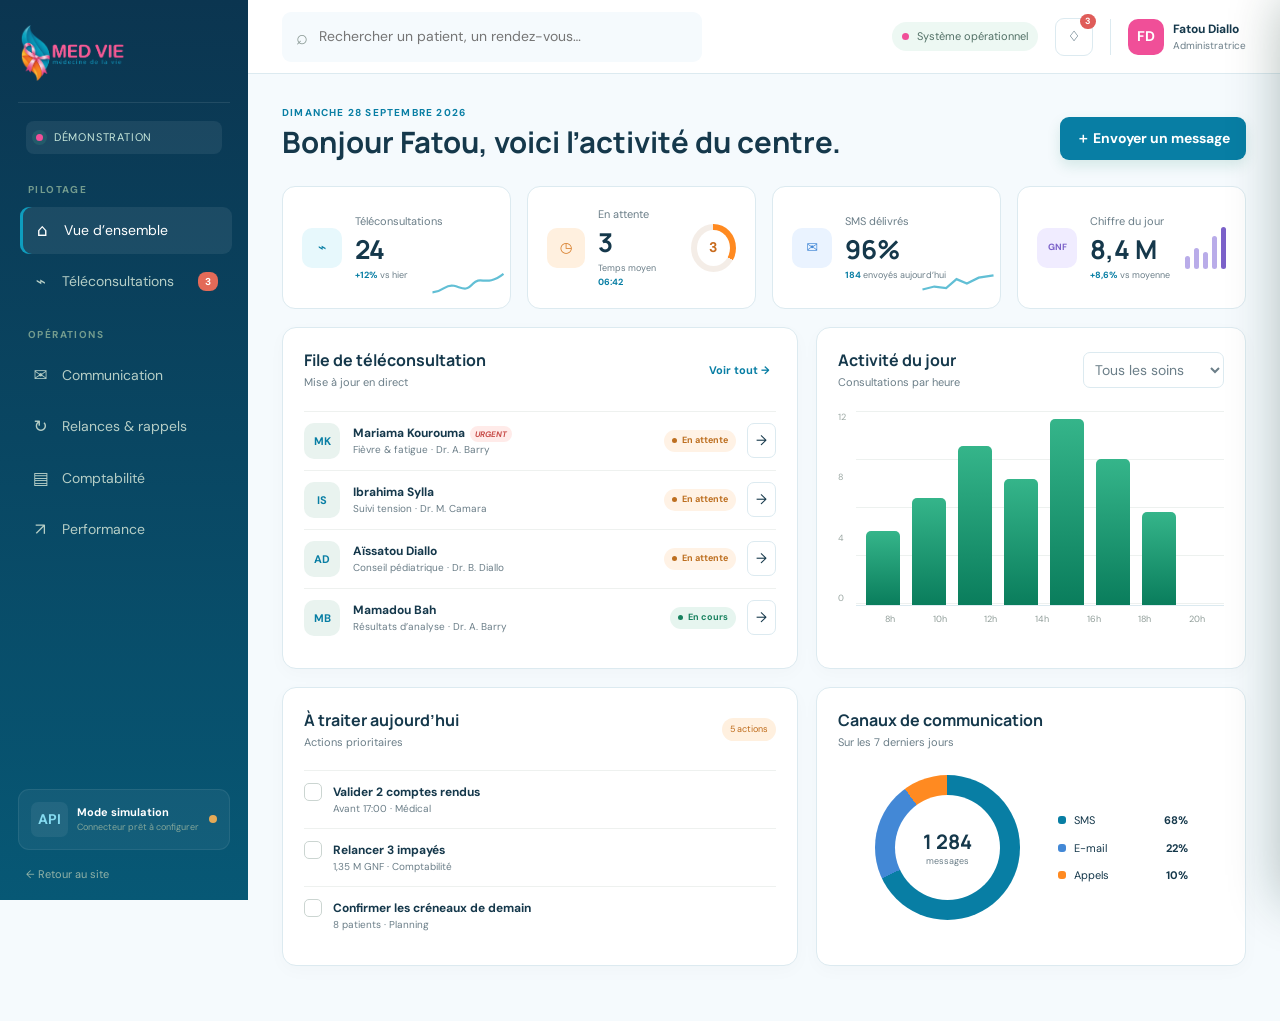
==== admin.html @ 4c969f8e "Migration complète vers Clinique Medvie Refonte multipage, identité Medvie, page Medvitale interacti" ====
<!doctype html>
<html lang="fr">
<head>
  <meta charset="utf-8">
  <meta name="viewport" content="width=device-width,initial-scale=1">
  <meta name="theme-color" content="#073d32">
  <meta name="description" content="Démonstration du centre de pilotage Clinique Medvie.">
  <title>Administration — Clinique Medvie</title>
  <link rel="stylesheet" href="admin.css">
</head>
<body>
  <a class="skip" href="#adminMain">Aller au contenu</a>
  <aside class="admin-side" id="adminSide">
    <a class="admin-brand" href="index.html" aria-label="Retour au site Clinique Medvie">
      <span><img src="logo.png" alt="" width="45" height="45"></span>
      <strong>MEDVIE<small>CLINIQUE</small></strong>
    </a>
    <div class="demo-label"><i></i> Démonstration</div>
    <nav aria-label="Navigation d’administration">
      <p>Pilotage</p>
      <button class="active" data-admin-view="overview"><i>⌂</i><span>Vue d’ensemble</span></button>
      <button data-admin-view="teleconsult"><i>⌁</i><span>Téléconsultations</span><b id="waitingBadge">3</b></button>
      <p>Opérations</p>
      <button data-admin-view="communication"><i>✉</i><span>Communication</span></button>
      <button data-admin-view="reminders"><i>↻</i><span>Relances & rappels</span></button>
      <button data-admin-view="accounting"><i>▤</i><span>Comptabilité</span></button>
      <button data-admin-view="performance"><i>↗</i><span>Performance</span></button>
    </nav>
    <div class="api-card"><span>API</span><div><strong>Mode simulation</strong><small>Connecteur prêt à configurer</small></div><i></i></div>
    <a class="back-site" href="index.html">← Retour au site</a>
  </aside>

  <main class="admin-main" id="adminMain">
    <header class="admin-topbar">
      <button class="menu-admin" aria-label="Ouvrir le menu" aria-expanded="false">☰</button>
      <label class="global-search"><span>⌕</span><input type="search" placeholder="Rechercher un patient, un rendez-vous…" aria-label="Rechercher"></label>
      <div class="top-actions"><span class="live-status"><i></i> Système opérationnel</span><button class="icon-button" aria-label="Notifications">♢<b>3</b></button><div class="admin-user"><span>FD</span><div><strong>Fatou Diallo</strong><small>Administratrice</small></div></div></div>
    </header>

    <div class="admin-content">
      <section class="admin-panel active" data-admin-panel="overview">
        <div class="page-head"><div><p>Dimanche 28 septembre 2026</p><h1>Bonjour Fatou, voici l’activité du centre.</h1></div><button class="primary" data-compose>＋ Envoyer un message</button></div>
        <div class="kpi-grid">
          <article><span class="kpi-icon green">⌁</span><div><small>Téléconsultations</small><strong>24</strong><em><b>+12%</b> vs hier</em></div><svg viewBox="0 0 100 34" aria-hidden="true"><path d="M2 29C18 28 19 17 31 20S47 28 57 17 75 22 98 4"/></svg></article>
          <article><span class="kpi-icon orange">◷</span><div><small>En attente</small><strong id="overviewWaiting">3</strong><em>Temps moyen <b>06:42</b></em></div><div class="mini-ring"><b>3</b></div></article>
          <article><span class="kpi-icon blue">✉</span><div><small>SMS délivrés</small><strong id="smsDelivered">96%</strong><em><b>184</b> envoyés aujourd’hui</em></div><svg viewBox="0 0 100 34" aria-hidden="true"><path d="M2 25L18 21 34 23 48 11 62 17 78 9 98 6"/></svg></article>
          <article><span class="kpi-icon purple">GNF</span><div><small>Chiffre du jour</small><strong>8,4 M</strong><em><b>+8,6%</b> vs moyenne</em></div><div class="money-bars"><i></i><i></i><i></i><i></i><i></i></div></article>
        </div>

        <div class="overview-layout">
          <article class="card live-queue"><div class="card-head"><div><h2>File de téléconsultation</h2><p>Mise à jour en direct</p></div><button class="text-button" data-jump="teleconsult">Voir tout →</button></div><div id="overviewQueue"></div></article>
          <article class="card day-activity"><div class="card-head"><div><h2>Activité du jour</h2><p>Consultations par heure</p></div><select aria-label="Type d’activité"><option>Tous les soins</option><option>Téléconsultation</option></select></div><div class="chart-wrap"><div class="chart-y"><span>12</span><span>8</span><span>4</span><span>0</span></div><div class="bar-chart" aria-label="Graphique d’activité"><i style="--h:38%"><b>3</b></i><i style="--h:55%"><b>5</b></i><i style="--h:82%"><b>9</b></i><i style="--h:65%"><b>7</b></i><i style="--h:96%"><b>11</b></i><i style="--h:75%"><b>8</b></i><i style="--h:48%"><b>4</b></i></div></div><div class="chart-labels"><span>8h</span><span>10h</span><span>12h</span><span>14h</span><span>16h</span><span>18h</span><span>20h</span></div></article>
          <article class="card tasks-card"><div class="card-head"><div><h2>À traiter aujourd’hui</h2><p>Actions prioritaires</p></div><span class="pill-orange">5 actions</span></div><label><input type="checkbox"><i></i><span><strong>Valider 2 comptes rendus</strong><small>Avant 17:00 · Médical</small></span></label><label><input type="checkbox"><i></i><span><strong>Relancer 3 impayés</strong><small>1,35 M GNF · Comptabilité</small></span></label><label><input type="checkbox"><i></i><span><strong>Confirmer les créneaux de demain</strong><small>8 patients · Planning</small></span></label></article>
          <article class="card channel-card"><div class="card-head"><div><h2>Canaux de communication</h2><p>Sur les 7 derniers jours</p></div></div><div class="channel-body"><div class="donut"><span><strong>1 284</strong><small>messages</small></span></div><div class="legend"><p><i class="sms"></i><span>SMS</span><strong>68%</strong></p><p><i class="mail"></i><span>E-mail</span><strong>22%</strong></p><p><i class="call"></i><span>Appels</span><strong>10%</strong></p></div></div></article>
        </div>
      </section>

      <section class="admin-panel" data-admin-panel="teleconsult">
        <div class="page-head"><div><p>Centre de contrôle</p><h1>Téléconsultations</h1><span>Supervisez les patients, les médecins et les salles vidéo.</span></div><button class="primary" id="addUrgent">＋ Ajouter une urgence</button></div>
        <div class="tele-summary"><article><small>En attente</small><strong id="waitingCount">3</strong><span class="up">+1 depuis 10 min</span></article><article><small>En consultation</small><strong id="activeCount">2</strong><span>4 salles disponibles</span></article><article><small>Terminées aujourd’hui</small><strong id="doneCount">19</strong><span class="up">92% à l’heure</span></article><article><small>Temps d’attente moyen</small><strong>06:42</strong><span class="down">−1:18 cette semaine</span></article></div>
        <article class="card queue-table-card"><div class="table-toolbar"><div class="filter-tabs"><button class="active" data-queue-filter="all">Toutes <b id="allCount">6</b></button><button data-queue-filter="waiting">En attente</button><button data-queue-filter="active">En cours</button><button data-queue-filter="done">Terminées</button></div><label><span>⌕</span><input id="queueSearch" type="search" placeholder="Rechercher…"></label></div><div class="table-scroll"><table><thead><tr><th>Patient</th><th>Motif</th><th>Praticien</th><th>Heure</th><th>Statut</th><th></th></tr></thead><tbody id="queueTable"></tbody></table></div></article>
      </section>

      <section class="admin-panel" data-admin-panel="communication">
        <div class="page-head"><div><p>Relation patient</p><h1>Communication</h1><span>Centralisez les messages et gardez une trace de chaque échange.</span></div><button class="primary" data-compose>✉ Nouveau SMS</button></div>
        <div class="comm-metrics"><article><span>✉</span><div><strong id="sentTotal">1 284</strong><small>messages ce mois</small></div></article><article><span>✓</span><div><strong>96,4%</strong><small>taux de délivrance</small></div></article><article><span>↗</span><div><strong>31%</strong><small>taux de réponse</small></div></article><article><span>GNF</span><div><strong>185 200</strong><small>budget SMS estimé</small></div></article></div>
        <div class="comm-layout"><article class="card"><div class="card-head"><div><h2>Messages récents</h2><p>Historique multicanal</p></div><div class="segmented"><button class="active">Tous</button><button>SMS</button><button>E-mail</button></div></div><div id="messageLog" class="message-log"></div></article><article class="card templates"><div class="card-head"><div><h2>Modèles rapides</h2><p>Prêts à personnaliser</p></div></div><button data-template="reminder"><i>◷</i><span><strong>Rappel de rendez-vous</strong><small>Utilisé 86 fois</small></span><b>→</b></button><button data-template="followup"><i>↻</i><span><strong>Suivi après consultation</strong><small>Utilisé 54 fois</small></span><b>→</b></button><button data-template="results"><i>▤</i><span><strong>Résultats disponibles</strong><small>Utilisé 41 fois</small></span><b>→</b></button><button data-template="payment"><i>GNF</i><span><strong>Rappel de paiement</strong><small>Utilisé 19 fois</small></span><b>→</b></button></article></div>
      </section>

      <section class="admin-panel" data-admin-panel="reminders">
        <div class="page-head"><div><p>Automatisation</p><h1>Relances & rappels</h1><span>Réduisez les absences grâce à des scénarios automatiques.</span></div><button class="primary" id="runReminders">▶ Lancer les rappels</button></div>
        <div class="automation-banner"><span>✦</span><div><strong>18 rendez-vous sont prévus demain</strong><p>16 patients ont un numéro valide · 2 dossiers sont à vérifier.</p></div><button data-jump="communication">Préparer un message →</button></div>
        <div class="rules-grid"><article class="card rule" data-rule="j1"><div class="rule-top"><span class="rule-icon">J−1</span><label class="switch"><input type="checkbox" checked><i></i></label></div><h2>Rappel la veille</h2><p>Envoyer un SMS 24 heures avant le rendez-vous.</p><div><span>Canal <b>SMS</b></span><span>Audience <b>Tous</b></span></div><small>Dernier envoi : aujourd’hui, 09:00</small></article><article class="card rule" data-rule="h2"><div class="rule-top"><span class="rule-icon">H−2</span><label class="switch"><input type="checkbox" checked><i></i></label></div><h2>Lien de téléconsultation</h2><p>Envoyer l’accès sécurisé 2 heures avant le créneau.</p><div><span>Canal <b>SMS + e-mail</b></span><span>Audience <b>Vidéo</b></span></div><small>Prochain envoi : 14:30 · 4 patients</small></article><article class="card rule" data-rule="d2"><div class="rule-top"><span class="rule-icon">J+2</span><label class="switch"><input type="checkbox" checked><i></i></label></div><h2>Suivi post-consultation</h2><p>Demander des nouvelles et proposer une évaluation.</p><div><span>Canal <b>SMS</b></span><span>Audience <b>Consultés</b></span></div><small>12 réponses cette semaine</small></article><article class="card rule" data-rule="unpaid"><div class="rule-top"><span class="rule-icon">J+7</span><label class="switch"><input type="checkbox"><i></i></label></div><h2>Relance des impayés</h2><p>Rappeler les factures restées sans règlement.</p><div><span>Canal <b>SMS</b></span><span>Audience <b>Impayés</b></span></div><small>Désactivé · activation manuelle</small></article></div>
        <article class="card schedule-card"><div class="card-head"><div><h2>Prochains envois</h2><p>Plan d’exécution automatique</p></div></div><div class="schedule-row"><time>14:30</time><i class="blue-dot"></i><span><strong>4 liens de téléconsultation</strong><small>Patients prévus à 16:30</small></span><b>SMS + e-mail</b></div><div class="schedule-row"><time>18:00</time><i class="green-dot"></i><span><strong>18 rappels pour demain</strong><small>Rendez-vous du lundi 29 septembre</small></span><b>SMS</b></div><div class="schedule-row"><time>Demain<br>09:00</time><i class="orange-dot"></i><span><strong>6 suivis post-consultation</strong><small>Consultations du vendredi</small></span><b>SMS</b></div></article>
      </section>

      <section class="admin-panel" data-admin-panel="accounting">
        <div class="page-head"><div><p>Suivi financier</p><h1>Comptabilité</h1><span>Visualisez les encaissements et les paiements à relancer.</span></div><button class="primary" id="exportAccounting">↓ Exporter le rapport</button></div>
        <div class="finance-kpis"><article><small>Encaissé ce mois</small><strong>84,6 M <em>GNF</em></strong><span>+8,6% vs août</span></article><article><small>À encaisser</small><strong id="unpaidAmount">5,85 M <em>GNF</em></strong><span class="warning">7 factures ouvertes</span></article><article><small>Téléconsultations</small><strong>21,4 M <em>GNF</em></strong><span>25,3% du chiffre</span></article><article><small>Panier moyen</small><strong>312 000 <em>GNF</em></strong><span>+14 000 GNF</span></article></div>
        <div class="finance-layout"><article class="card finance-chart"><div class="card-head"><div><h2>Encaissements</h2><p>Six derniers mois</p></div><select><option>Mensuel</option><option>Hebdomadaire</option></select></div><div class="finance-bars"><div><i style="--h:62%"></i><span>Avr.</span></div><div><i style="--h:72%"></i><span>Mai</span></div><div><i style="--h:67%"></i><span>Juin</span></div><div><i style="--h:80%"></i><span>Juil.</span></div><div><i style="--h:76%"></i><span>Août</span></div><div><i class="current" style="--h:94%"><b>84,6 M</b></i><span>Sept.</span></div></div></article><article class="card payment-split"><div class="card-head"><div><h2>Modes de paiement</h2><p>Ce mois</p></div></div><div class="payment-donut"><span><strong>84,6 M</strong><small>GNF</small></span></div><div class="legend"><p><i class="mobile"></i><span>Mobile Money</span><strong>48%</strong></p><p><i class="cash"></i><span>Espèces</span><strong>32%</strong></p><p><i class="insurance"></i><span>Assurances</span><strong>20%</strong></p></div></article></div>
        <article class="card invoice-card"><div class="card-head"><div><h2>Dernières factures</h2><p>Cliquez sur une facture ouverte pour simuler son règlement</p></div></div><div class="table-scroll"><table><thead><tr><th>Facture</th><th>Patient</th><th>Service</th><th>Date</th><th>Montant</th><th>Statut</th></tr></thead><tbody id="invoiceTable"></tbody></table></div></article>
      </section>

      <section class="admin-panel" data-admin-panel="performance">
        <div class="page-head"><div><p>Qualité & pilotage</p><h1>Performance</h1><span>Suivez la qualité de service et la charge des équipes.</span></div><div class="range-picker"><button data-range="7">7 jours</button><button class="active" data-range="30">30 jours</button><button data-range="90">3 mois</button></div></div>
        <div class="score-grid"><article><div class="score-ring"><span><strong id="satisfactionScore">94</strong><small>%</small></span></div><div><small>Satisfaction patient</small><strong>Excellent</strong><span>+2,1 pts</span></div></article><article><span class="score-symbol">◷</span><div><small>Attente moyenne</small><strong id="waitScore">08:24</strong><span>−12% ce mois</span></div></article><article><span class="score-symbol">✓</span><div><small>Rendez-vous honorés</small><strong id="showScore">91,8%</strong><span>+3,4 pts</span></div></article><article><span class="score-symbol">⌁</span><div><small>Succès vidéo</small><strong id="videoScore">98,2%</strong><span>+0,8 pt</span></div></article></div>
        <div class="performance-layout"><article class="card satisfaction"><div class="card-head"><div><h2>Évolution de la satisfaction</h2><p>Score moyen après consultation</p></div><span><i></i> Score patient</span></div><svg viewBox="0 0 640 230" role="img" aria-label="Courbe de satisfaction"><defs><linearGradient id="area" x1="0" y1="0" x2="0" y2="1"><stop offset="0" stop-color="#0f9b72" stop-opacity=".25"/><stop offset="1" stop-color="#0f9b72" stop-opacity="0"/></linearGradient></defs><path class="grid" d="M40 30H620M40 80H620M40 130H620M40 180H620"/><path class="area" d="M40 170C90 158 112 130 160 138S230 117 280 105 350 116 400 82 478 95 525 62 580 58 620 40V205H40Z"/><path class="line" d="M40 170C90 158 112 130 160 138S230 117 280 105 350 116 400 82 478 95 525 62 580 58 620 40"/><circle cx="620" cy="40" r="6"/></svg><div class="axis"><span>1 sept.</span><span>8 sept.</span><span>15 sept.</span><span>22 sept.</span><span>28 sept.</span></div></article><article class="card goal-card"><div class="card-head"><div><h2>Objectifs du mois</h2><p>Progression au 28 septembre</p></div></div><div class="goal"><p><span>Satisfaction patient</span><strong>94 / 95%</strong></p><i><b style="width:94%"></b></i></div><div class="goal"><p><span>Temps d’attente &lt; 10 min</span><strong>88%</strong></p><i><b style="width:88%"></b></i></div><div class="goal"><p><span>Taux de délivrance SMS</span><strong>96 / 98%</strong></p><i><b style="width:96%"></b></i></div><div class="goal"><p><span>Dossiers clôturés sous 24h</span><strong>79%</strong></p><i><b class="orange" style="width:79%"></b></i></div></article></div>
        <article class="card practitioners"><div class="card-head"><div><h2>Activité des praticiens</h2><p>Données fictives de démonstration</p></div></div><div class="practitioner-head"><span>Praticien</span><span>Consultations</span><span>À l’heure</span><span>Satisfaction</span><span>Charge</span></div><div class="practitioner"><div><i>AB</i><span><strong>Dr. A. Barry</strong><small>Médecine générale</small></span></div><b>86</b><b>94%</b><b>4,8 / 5</b><span class="load"><i style="width:82%"></i></span></div><div class="practitioner"><div><i>MC</i><span><strong>Dr. M. Camara</strong><small>Cardiologie</small></span></div><b>62</b><b>91%</b><b>4,9 / 5</b><span class="load"><i style="width:68%"></i></span></div><div class="practitioner"><div><i>BD</i><span><strong>Dr. B. Diallo</strong><small>Pédiatrie</small></span></div><b>74</b><b>96%</b><b>4,7 / 5</b><span class="load"><i style="width:75%"></i></span></div></article>
      </section>
    </div>
  </main>

  <div class="drawer-backdrop" id="drawerBackdrop" hidden></div>
  <aside class="consult-drawer" id="consultDrawer" aria-label="Détail de la téléconsultation" aria-hidden="true"><button class="drawer-close" aria-label="Fermer">×</button><div id="drawerContent"></div></aside>
  <div class="modal" id="smsModal" hidden><button class="modal-backdrop" aria-label="Fermer"></button><section class="sms-compose" role="dialog" aria-modal="true" aria-labelledby="smsTitle"><header><div><p>Communication patient</p><h2 id="smsTitle">Envoyer un SMS</h2></div><button class="modal-close" aria-label="Fermer">×</button></header><form id="smsForm"><label>Destinataires<select id="smsRecipients" required><option value="patient">Un patient</option><option value="tomorrow">Rendez-vous de demain (18)</option><option value="video">Téléconsultations du jour (24)</option><option value="unpaid">Factures à relancer (7)</option></select></label><label id="patientField">Patient<input id="smsPatient" value="Mariama Kourouma" required></label><label>Modèle<select id="smsTemplate"><option value="custom">Message personnalisé</option><option value="reminder">Rappel de rendez-vous</option><option value="followup">Suivi après consultation</option><option value="results">Résultats disponibles</option><option value="payment">Rappel de paiement</option></select></label><label>Message<textarea id="smsText" maxlength="320" rows="6" required placeholder="Écrivez votre message…"></textarea><small><span id="smsChars">0</span>/320 caractères · <b id="smsParts">1 SMS</b></small></label><div class="phone-preview"><i>CLINIQUE MEDVIE</i><p id="smsPreview">Votre message apparaîtra ici.</p><small>Maintenant</small></div><footer><button type="button" class="secondary modal-close">Annuler</button><button type="submit" class="primary">Envoyer le SMS →</button></footer></form></section></div>
  <div class="toast" id="adminToast" role="status" aria-live="polite"><span>✓</span><p></p></div>
  <script src="admin.js"></script>
</body>
</html>
---- admin.css ----
@import url('https://fonts.googleapis.com/css2?family=DM+Sans:wght@400;500;600;700&family=Manrope:wght@500;600;700;800&display=swap');
:root{--ink:#15384b;--muted:#6b7e88;--line:#dceaf0;--bg:#f5fafd;--card:#fff;--green:#087ea4;--green2:#0e9dbf;--deep:#0b3550;--mint:#e7f8fc;--orange:#ff8a21;--orange-bg:#fff0df;--blue:#4388d6;--blue-bg:#eaf3ff;--purple:#7b61c9;--danger:#df5c59;--shadow:0 14px 35px rgba(21,54,44,.07)}
*{box-sizing:border-box}html{scroll-behavior:smooth}body{margin:0;background:var(--bg);color:var(--ink);font:14px/1.5 'DM Sans',system-ui,sans-serif}button,input,select,textarea{font:inherit}button,a{color:inherit}.skip{position:fixed;left:12px;top:-60px;z-index:99;background:#fff;padding:10px 15px;border-radius:8px}.skip:focus{top:12px}.admin-side{position:fixed;inset:0 auto 0 0;width:248px;background:var(--deep);color:#fff;padding:24px 18px 18px;display:flex;flex-direction:column;z-index:20}.admin-brand{display:flex;gap:11px;align-items:center;text-decoration:none;padding:0 8px 20px;border-bottom:1px solid #ffffff18}.admin-brand>span{width:45px;height:45px;border-radius:13px;background:#fff;overflow:hidden;display:grid;place-items:center}.admin-brand img{width:100%;height:100%;object-fit:contain}.admin-brand strong{font:800 20px/1 Manrope}.admin-brand small{display:block;font-size:8px;letter-spacing:2.1px;margin-top:5px}.demo-label{margin:18px 8px 11px;padding:8px 10px;border-radius:8px;background:#ffffff12;color:#c8e8dc;font-size:11px;text-transform:uppercase;letter-spacing:.8px}.demo-label i{display:inline-block;width:7px;height:7px;background:#55d69e;border-radius:50%;margin-right:7px;box-shadow:0 0 0 4px #55d69e20}.admin-side nav{display:flex;flex-direction:column;gap:4px}.admin-side nav p{margin:17px 10px 6px;color:#749c8e;font-size:10px;font-weight:700;text-transform:uppercase;letter-spacing:1.4px}.admin-side nav button{border:0;background:transparent;color:#b6cec6;display:flex;align-items:center;gap:11px;padding:11px 12px;border-radius:9px;text-align:left;cursor:pointer;transition:.2s}.admin-side nav button i{font-style:normal;font-size:17px;width:21px;text-align:center}.admin-side nav button span{flex:1}.admin-side nav button b{font-size:10px;background:#e36a58;color:#fff;border-radius:8px;min-width:20px;padding:2px 5px;text-align:center}.admin-side nav button:hover,.admin-side nav button.active{background:#ffffff13;color:#fff;transform:translateX(2px)}.admin-side nav button.active{box-shadow:inset 3px 0 var(--green2)}.api-card{margin-top:auto;background:#ffffff0d;border:1px solid #ffffff12;border-radius:11px;padding:12px;display:flex;gap:9px;align-items:center}.api-card>span{background:#ffffff10;color:#81d5b7;border-radius:7px;padding:7px;font-weight:700}.api-card div{min-width:0;flex:1}.api-card strong,.api-card small{display:block}.api-card strong{font-size:11px}.api-card small{font-size:9px;color:#83a69a;white-space:nowrap}.api-card>i{width:8px;height:8px;background:#e5aa57;border-radius:50%}.back-site{font-size:11px;color:#92b2a7;text-decoration:none;padding:16px 8px 0}.admin-main{margin-left:248px;min-height:100vh}.admin-topbar{height:74px;background:#fff;border-bottom:1px solid var(--line);display:flex;align-items:center;padding:0 34px;position:sticky;top:0;z-index:15}.menu-admin{display:none}.global-search{width:min(420px,40vw);display:flex;gap:9px;align-items:center;background:var(--bg);border:1px solid transparent;border-radius:9px;padding:9px 13px}.global-search:focus-within{border-color:#9ac9b8;background:#fff}.global-search span{font-size:20px;color:#8b9a95}.global-search input{border:0;outline:0;background:transparent;width:100%;color:var(--ink)}.top-actions{margin-left:auto;display:flex;align-items:center;gap:17px}.live-status{font-size:11px;color:#527066;background:#edf8f3;border-radius:20px;padding:6px 10px}.live-status i{display:inline-block;width:7px;height:7px;background:#27ad76;border-radius:50%;margin-right:5px;animation:pulse 2s infinite}.icon-button{border:1px solid var(--line);background:#fff;border-radius:9px;width:38px;height:38px;position:relative;cursor:pointer}.icon-button b{position:absolute;right:-4px;top:-5px;background:#df5c59;color:#fff;border-radius:10px;font-size:9px;padding:1px 5px}.admin-user{display:flex;align-items:center;gap:9px;border-left:1px solid var(--line);padding-left:17px}.admin-user>span{width:36px;height:36px;background:var(--deep);color:#fff;border-radius:10px;display:grid;place-items:center;font-weight:700}.admin-user strong,.admin-user small{display:block}.admin-user strong{font-size:12px}.admin-user small{font-size:10px;color:var(--muted)}.admin-content{padding:31px 34px 55px;max-width:1600px;margin:auto}.admin-panel{display:none;animation:panelIn .35s ease}.admin-panel.active{display:block}.page-head{display:flex;align-items:flex-end;justify-content:space-between;gap:20px;margin-bottom:26px}.page-head p{margin:0 0 6px;text-transform:uppercase;letter-spacing:1.2px;color:var(--green);font-size:10px;font-weight:700}.page-head h1{font:700 clamp(25px,2.3vw,34px)/1.15 Manrope;margin:0}.page-head>div>span{display:block;color:var(--muted);margin-top:7px}.primary,.secondary{border:0;border-radius:9px;padding:11px 16px;font-weight:700;cursor:pointer;transition:.2s}.primary{background:var(--green);color:#fff;box-shadow:0 6px 14px #08785822}.primary:hover{background:#056447;transform:translateY(-1px)}.primary:disabled{opacity:.55;cursor:not-allowed}.secondary{border:1px solid var(--line);background:#fff}.card{background:#fff;border:1px solid var(--line);border-radius:14px;box-shadow:0 5px 18px rgba(22,55,45,.025)}.card-head{display:flex;align-items:center;justify-content:space-between;gap:14px;margin-bottom:20px}.card-head h2{font:700 16px Manrope;margin:0}.card-head p{margin:3px 0 0;color:var(--muted);font-size:11px}.card-head select{border:1px solid var(--line);background:#fff;border-radius:7px;padding:7px;color:var(--muted)}.text-button{border:0;background:none;color:var(--green);font-weight:700;font-size:11px;cursor:pointer}.kpi-grid{display:grid;grid-template-columns:repeat(4,1fr);gap:16px;margin-bottom:18px}.kpi-grid article{background:#fff;border:1px solid var(--line);border-radius:13px;padding:19px;display:flex;align-items:center;gap:13px;min-height:116px;position:relative;overflow:hidden}.kpi-icon{width:40px;height:40px;border-radius:10px;display:grid;place-items:center;font-weight:700;font-style:normal}.kpi-icon.green{background:var(--mint);color:var(--green)}.kpi-icon.orange{background:var(--orange-bg);color:#d67a25}.kpi-icon.blue{background:var(--blue-bg);color:var(--blue)}.kpi-icon.purple{background:#f0ecff;color:var(--purple);font-size:9px}.kpi-grid article>div:not(.mini-ring):not(.money-bars){position:relative;z-index:1}.kpi-grid small,.kpi-grid strong,.kpi-grid em{display:block}.kpi-grid small{color:var(--muted);font-size:11px}.kpi-grid strong{font:700 26px Manrope;margin:2px 0}.kpi-grid em{font-style:normal;color:var(--muted);font-size:9px}.kpi-grid em b{color:var(--green)}.kpi-grid svg{width:74px;position:absolute;right:5px;bottom:12px;opacity:.65}.kpi-grid svg path{fill:none;stroke:var(--green2);stroke-width:3}.mini-ring{margin-left:auto;width:48px;height:48px;border-radius:50%;display:grid;place-items:center;background:conic-gradient(var(--orange) 34%,#f4ede7 0);position:relative}.mini-ring:before{content:"";position:absolute;inset:6px;border-radius:50%;background:#fff}.mini-ring b{z-index:1;color:#c86b1d}.money-bars{margin-left:auto;height:42px;display:flex;gap:4px;align-items:flex-end}.money-bars i{width:5px;border-radius:4px;background:#b9ace9}.money-bars i:nth-child(1){height:30%}.money-bars i:nth-child(2){height:50%}.money-bars i:nth-child(3){height:40%}.money-bars i:nth-child(4){height:78%}.money-bars i:nth-child(5){height:100%;background:var(--purple)}.overview-layout{display:grid;grid-template-columns:1.2fr 1fr;gap:18px}.overview-layout>.card{padding:21px}.queue-item{display:grid;grid-template-columns:38px 1fr auto auto;gap:11px;align-items:center;padding:11px 0;border-top:1px solid #eef1ef}.queue-item .avatar,.patient-cell .avatar{width:36px;height:36px;border-radius:10px;background:#e9f3ef;color:var(--green);display:grid;place-items:center;font-weight:700;font-size:11px}.queue-item strong,.queue-item small{display:block}.queue-item strong{font-size:12px}.queue-item small{font-size:10px;color:var(--muted)}.status{display:inline-flex;align-items:center;gap:5px;border-radius:15px;padding:4px 8px;font-size:9px;font-weight:700;white-space:nowrap}.status:before{content:"";width:5px;height:5px;border-radius:50%;background:currentColor}.status.waiting{color:#bd6f20;background:#fff2e5}.status.active{color:#17815e;background:#e6f5ef}.status.done,.status.paid{color:#447bb4;background:#eaf3fb}.status.unpaid{color:#c94c47;background:#feecea}.queue-item button{border:1px solid var(--line);background:#fff;border-radius:7px;padding:6px 8px;cursor:pointer}.chart-wrap{height:195px;display:flex;gap:10px}.chart-y{display:flex;flex-direction:column;justify-content:space-between;color:#9ba7a3;font-size:9px}.bar-chart{flex:1;border-bottom:1px solid var(--line);background:repeating-linear-gradient(to bottom,#edf1ef 0,#edf1ef 1px,transparent 1px,transparent 48px);display:flex;gap:12px;align-items:flex-end;padding:0 10px}.bar-chart i{height:var(--h);flex:1;max-width:34px;border-radius:5px 5px 0 0;background:linear-gradient(#35b58a,#0a7d5c);position:relative;animation:grow 1s ease}.bar-chart i b{opacity:0;position:absolute;top:-21px;left:50%;transform:translateX(-50%);font-size:9px}.bar-chart i:hover b{opacity:1}.chart-labels{margin-left:28px;display:flex;justify-content:space-around;color:#8f9c98;font-size:9px;padding-top:7px}.tasks-card label{display:flex;gap:11px;align-items:flex-start;padding:12px 0;border-top:1px solid #eef1ef;cursor:pointer}.tasks-card input{display:none}.tasks-card label>i{width:18px;height:18px;border:1.5px solid #cbd5d1;border-radius:5px}.tasks-card input:checked+i{background:var(--green);border-color:var(--green);position:relative}.tasks-card input:checked+i:after{content:'✓';position:absolute;color:#fff;left:3px;top:-1px}.tasks-card input:checked~span{text-decoration:line-through;opacity:.5}.tasks-card strong,.tasks-card small{display:block}.tasks-card strong{font-size:12px}.tasks-card small{font-size:10px;color:var(--muted)}.pill-orange{color:#be6b1a;background:var(--orange-bg);border-radius:14px;padding:5px 8px;font-size:9px}.channel-body{display:flex;align-items:center;justify-content:center;gap:38px;padding:5px 0 12px}.donut,.payment-donut{width:145px;height:145px;border-radius:50%;display:grid;place-items:center;background:conic-gradient(var(--green) 0 68%,var(--blue) 68% 90%,var(--orange) 90%);position:relative}.donut:after,.payment-donut:after{content:"";position:absolute;inset:20px;border-radius:50%;background:#fff}.donut span,.payment-donut span{position:relative;z-index:1;text-align:center}.donut strong,.donut small,.payment-donut strong,.payment-donut small{display:block}.donut strong{font:700 20px Manrope}.donut small,.payment-donut small{font-size:9px;color:var(--muted)}.legend p{display:grid;grid-template-columns:8px 1fr auto;gap:8px;align-items:center;margin:11px 0;min-width:130px;font-size:11px}.legend i{width:8px;height:8px;border-radius:3px}.legend .sms{background:var(--green)}.legend .mail{background:var(--blue)}.legend .call{background:var(--orange)}.legend p strong{margin-left:16px}.tele-summary{display:grid;grid-template-columns:repeat(4,1fr);background:#fff;border:1px solid var(--line);border-radius:13px;margin-bottom:18px}.tele-summary article{padding:18px 20px;border-right:1px solid var(--line)}.tele-summary article:last-child{border:0}.tele-summary small,.tele-summary strong,.tele-summary span{display:block}.tele-summary small{color:var(--muted)}.tele-summary strong{font:700 25px Manrope;margin:3px 0}.tele-summary span{font-size:9px;color:var(--muted)}.tele-summary .up{color:#bf6c1e}.tele-summary .down{color:var(--green)}.queue-table-card{overflow:hidden}.table-toolbar{padding:15px 18px;display:flex;justify-content:space-between;align-items:center;border-bottom:1px solid var(--line)}.filter-tabs{display:flex;gap:4px}.filter-tabs button,.segmented button{border:0;background:transparent;border-radius:7px;padding:7px 10px;color:var(--muted);cursor:pointer;font-size:11px}.filter-tabs button.active,.segmented button.active{background:var(--mint);color:var(--green);font-weight:700}.filter-tabs b{font-size:9px;background:#fff;border-radius:8px;padding:2px 5px}.table-toolbar label{display:flex;align-items:center;gap:6px;border:1px solid var(--line);border-radius:8px;padding:7px 10px}.table-toolbar input{border:0;outline:0;width:160px}.table-scroll{overflow:auto}table{border-collapse:collapse;width:100%;min-width:720px}th{text-transform:uppercase;letter-spacing:.8px;font-size:9px;color:#8b9994;background:#fbfcfb;text-align:left;padding:11px 18px}td{padding:13px 18px;border-top:1px solid #eef1ef;font-size:11px}tbody tr{transition:.2s}tbody tr:hover{background:#fafcfb}.patient-cell{display:flex;align-items:center;gap:9px}.patient-cell strong,.patient-cell small{display:block}.patient-cell small{color:var(--muted);font-size:9px}.urgency{display:inline-block;margin-left:5px;color:#c84e4a;background:#ffebe9;font-size:8px;border-radius:8px;padding:2px 5px}.row-action{border:1px solid var(--line);background:#fff;border-radius:7px;padding:6px 9px;cursor:pointer}.comm-metrics{display:grid;grid-template-columns:repeat(4,1fr);gap:14px;margin-bottom:18px}.comm-metrics article{display:flex;align-items:center;gap:12px;background:#fff;border:1px solid var(--line);border-radius:12px;padding:17px}.comm-metrics>article>span{width:37px;height:37px;background:var(--mint);color:var(--green);border-radius:9px;display:grid;place-items:center;font-size:11px;font-weight:700}.comm-metrics strong,.comm-metrics small{display:block}.comm-metrics strong{font:700 20px Manrope}.comm-metrics small{color:var(--muted);font-size:10px}.comm-layout{display:grid;grid-template-columns:1.5fr .8fr;gap:18px}.comm-layout>.card{padding:21px}.message-entry{display:grid;grid-template-columns:38px 1fr auto;gap:11px;align-items:start;border-top:1px solid #edf1ef;padding:14px 0}.message-entry>i{font-style:normal;width:36px;height:36px;border-radius:9px;background:var(--blue-bg);color:var(--blue);display:grid;place-items:center}.message-entry strong,.message-entry small{display:block}.message-entry p{margin:3px 0;color:var(--muted);font-size:11px}.message-entry small,.message-entry time{font-size:9px;color:#8b9994}.message-entry time{text-align:right}.templates>button{width:100%;display:flex;align-items:center;gap:10px;padding:13px 0;border:0;border-top:1px solid #edf1ef;background:#fff;text-align:left;cursor:pointer}.templates button>i{font-style:normal;width:34px;height:34px;border-radius:9px;background:var(--mint);display:grid;place-items:center;color:var(--green);font-size:9px;font-weight:700}.templates button>span{flex:1}.templates strong,.templates small{display:block}.templates strong{font-size:11px}.templates small{font-size:9px;color:var(--muted)}.automation-banner{display:flex;align-items:center;gap:14px;background:linear-gradient(100deg,#073d32,#0b6b51);color:#fff;border-radius:14px;padding:19px 22px;margin-bottom:18px}.automation-banner>span{font-size:24px}.automation-banner div{flex:1}.automation-banner strong{font:700 16px Manrope}.automation-banner p{margin:2px 0;color:#acd1c4;font-size:11px}.automation-banner button{border:1px solid #ffffff30;background:#ffffff10;color:#fff;border-radius:8px;padding:9px 12px;cursor:pointer}.rules-grid{display:grid;grid-template-columns:repeat(4,1fr);gap:15px;margin-bottom:18px}.rule{padding:19px}.rule-top{display:flex;align-items:center;justify-content:space-between}.rule-icon{width:40px;height:40px;background:var(--mint);color:var(--green);display:grid;place-items:center;border-radius:10px;font-weight:700;font-size:11px}.rule h2{font:700 14px Manrope;margin:17px 0 7px}.rule>p{color:var(--muted);font-size:10px;min-height:45px}.rule>div:nth-of-type(2){display:flex;justify-content:space-between;border-top:1px solid #edf1ef;padding-top:12px}.rule>div span{display:block;color:var(--muted);font-size:9px}.rule>div b{display:block;color:var(--ink);margin-top:2px}.rule>small{display:block;color:#899792;font-size:8px;margin-top:14px}.switch input{display:none}.switch i{display:block;width:36px;height:20px;border-radius:20px;background:#cbd4d1;position:relative;cursor:pointer;transition:.2s}.switch i:after{content:"";position:absolute;width:14px;height:14px;background:#fff;border-radius:50%;top:3px;left:3px;transition:.2s;box-shadow:0 1px 3px #0003}.switch input:checked+i{background:var(--green)}.switch input:checked+i:after{left:19px}.schedule-card{padding:21px}.schedule-row{display:grid;grid-template-columns:70px 8px 1fr auto;gap:15px;align-items:center;border-top:1px solid #edf1ef;padding:14px 4px}.schedule-row time{font-weight:700;font-size:11px}.schedule-row>i{width:8px;height:8px;border-radius:50%}.blue-dot{background:var(--blue)}.green-dot{background:var(--green)}.orange-dot{background:var(--orange)}.schedule-row strong,.schedule-row small{display:block}.schedule-row strong{font-size:11px}.schedule-row small{font-size:9px;color:var(--muted)}.schedule-row>b{font-size:9px;color:var(--muted);background:var(--bg);border-radius:9px;padding:5px 8px}.finance-kpis{display:grid;grid-template-columns:repeat(4,1fr);gap:15px;margin-bottom:18px}.finance-kpis article{background:#fff;border:1px solid var(--line);border-radius:13px;padding:19px}.finance-kpis small,.finance-kpis strong,.finance-kpis span{display:block}.finance-kpis small{color:var(--muted)}.finance-kpis strong{font:700 22px Manrope;margin:5px 0}.finance-kpis strong em{font-size:9px;font-style:normal;color:var(--muted)}.finance-kpis span{font-size:9px;color:var(--green)}.finance-kpis span.warning{color:#c86b1d}.finance-layout{display:grid;grid-template-columns:1.5fr .7fr;gap:18px;margin-bottom:18px}.finance-layout>.card{padding:21px}.finance-bars{height:220px;display:flex;align-items:flex-end;justify-content:space-around;gap:16px;background:repeating-linear-gradient(to bottom,#edf1ef 0,#edf1ef 1px,transparent 1px,transparent 54px);border-bottom:1px solid var(--line);padding:0 18px}.finance-bars div{height:100%;flex:1;display:flex;flex-direction:column;justify-content:flex-end;align-items:center;gap:8px}.finance-bars i{height:var(--h);width:58%;max-width:38px;background:#9ed2c0;border-radius:5px 5px 0 0;position:relative;animation:grow 1s ease}.finance-bars .current{background:var(--green)}.finance-bars b{position:absolute;top:-24px;left:50%;transform:translateX(-50%);white-space:nowrap;font-size:8px;background:var(--deep);color:#fff;padding:3px 5px;border-radius:4px}.finance-bars span{font-size:9px;color:var(--muted)}.payment-split{display:grid;grid-template-columns:1fr 1fr;align-items:center}.payment-split .card-head{grid-column:1/-1}.payment-donut{width:120px;height:120px;background:conic-gradient(var(--green) 0 48%,var(--orange) 48% 80%,var(--blue) 80%)}.payment-donut:after{inset:17px}.payment-donut strong{font:700 15px Manrope}.legend .mobile{background:var(--green)}.legend .cash{background:var(--orange)}.legend .insurance{background:var(--blue)}.invoice-card{overflow:hidden}.invoice-card .card-head{padding:19px 20px 0}.range-picker{background:#fff;border:1px solid var(--line);padding:3px;border-radius:9px}.range-picker button{border:0;background:transparent;padding:7px 10px;border-radius:6px;color:var(--muted);font-size:10px;cursor:pointer}.range-picker button.active{background:var(--green);color:#fff}.score-grid{display:grid;grid-template-columns:repeat(4,1fr);gap:15px;margin-bottom:18px}.score-grid article{background:#fff;border:1px solid var(--line);border-radius:13px;padding:17px;display:flex;align-items:center;gap:13px}.score-ring{width:54px;height:54px;border-radius:50%;display:grid;place-items:center;background:conic-gradient(var(--green) 94%,#e7eeeb 0);position:relative}.score-ring:after{content:"";position:absolute;inset:5px;border-radius:50%;background:#fff}.score-ring span{z-index:1}.score-ring strong{font:700 15px Manrope}.score-ring small{font-size:8px}.score-symbol{width:49px;height:49px;border-radius:12px;background:var(--mint);color:var(--green);display:grid;place-items:center;font-size:20px}.score-grid div>small,.score-grid div>strong,.score-grid div>span{display:block}.score-grid div>small{color:var(--muted);font-size:9px}.score-grid div>strong{font:700 19px Manrope;margin:2px 0}.score-grid div>span{color:var(--green);font-size:9px}.performance-layout{display:grid;grid-template-columns:1.45fr .75fr;gap:18px;margin-bottom:18px}.performance-layout>.card{padding:21px}.satisfaction .card-head>span{font-size:9px;color:var(--muted)}.satisfaction .card-head>span i{display:inline-block;width:8px;height:8px;background:var(--green);border-radius:50%;margin-right:4px}.satisfaction svg{width:100%;height:210px}.satisfaction .grid{fill:none;stroke:#eaf0ed;stroke-width:1}.satisfaction .area{fill:url(#area)}.satisfaction .line{fill:none;stroke:var(--green);stroke-width:3}.satisfaction circle{fill:#fff;stroke:var(--green);stroke-width:3}.axis{display:flex;justify-content:space-between;color:var(--muted);font-size:9px;margin:0 10px}.goal{margin:20px 0}.goal p{display:flex;justify-content:space-between;font-size:10px}.goal>i{display:block;height:6px;background:#e9efec;border-radius:5px;overflow:hidden}.goal>i b{display:block;height:100%;background:var(--green);border-radius:5px}.goal>i b.orange{background:var(--orange)}.practitioners{padding:21px}.practitioner-head,.practitioner{display:grid;grid-template-columns:1.4fr repeat(4,.6fr);gap:15px;align-items:center}.practitioner-head{color:var(--muted);font-size:9px;text-transform:uppercase;padding:0 10px 8px}.practitioner{border-top:1px solid #edf1ef;padding:12px 10px;font-size:11px}.practitioner>div{display:flex;align-items:center;gap:9px}.practitioner>div>i{font-style:normal;width:34px;height:34px;border-radius:9px;background:var(--mint);color:var(--green);display:grid;place-items:center;font-weight:700}.practitioner strong,.practitioner small{display:block}.practitioner small{font-size:9px;color:var(--muted)}.load{height:6px;background:#e7eeeb;border-radius:5px;overflow:hidden}.load i{display:block;height:100%;background:var(--green);border-radius:5px}.drawer-backdrop{position:fixed;inset:0;background:#071d18aa;z-index:39}.consult-drawer{position:fixed;right:0;top:0;bottom:0;width:min(440px,100%);background:#fff;z-index:40;box-shadow:-20px 0 50px #082d2450;padding:28px;overflow:auto;transform:translateX(105%);transition:.35s ease}.consult-drawer.open{transform:none}.drawer-close{position:absolute;right:22px;top:18px;border:0;background:var(--bg);border-radius:50%;width:34px;height:34px;font-size:20px;cursor:pointer}.drawer-profile{text-align:center;padding:20px 0;border-bottom:1px solid var(--line)}.drawer-profile>i{font-style:normal;width:60px;height:60px;border-radius:17px;background:var(--mint);color:var(--green);display:grid;place-items:center;margin:auto;font-weight:700;font-size:18px}.drawer-profile h2{font:700 21px Manrope;margin:10px 0 2px}.drawer-profile p{margin:0;color:var(--muted)}.drawer-details{display:grid;grid-template-columns:1fr 1fr;gap:10px;margin:18px 0}.drawer-details div{background:var(--bg);border-radius:9px;padding:11px}.drawer-details small,.drawer-details strong{display:block}.drawer-details small{color:var(--muted);font-size:9px}.drawer-details strong{font-size:11px;margin-top:3px}.drawer-section{border-top:1px solid var(--line);padding:17px 0}.drawer-section h3{font:700 13px Manrope;margin:0 0 8px}.drawer-section p{color:var(--muted);font-size:11px}.drawer-actions{display:flex;gap:9px;position:sticky;bottom:0;background:#fff;padding:13px 0}.drawer-actions button{flex:1}.modal[hidden],.drawer-backdrop[hidden]{display:none}.modal{position:fixed;inset:0;z-index:50;display:grid;place-items:center;padding:18px}.modal-backdrop{position:absolute;inset:0;background:#071d18bb;border:0}.sms-compose{position:relative;background:#fff;width:min(650px,100%);max-height:92vh;overflow:auto;border-radius:18px;box-shadow:0 25px 80px #00150f55;animation:modalIn .3s ease}.sms-compose header{display:flex;justify-content:space-between;align-items:center;padding:20px 24px;border-bottom:1px solid var(--line)}.sms-compose header p{margin:0;color:var(--green);font-size:9px;text-transform:uppercase;letter-spacing:1px}.sms-compose h2{font:700 22px Manrope;margin:2px 0}.modal-close{border:0;background:var(--bg);border-radius:50%;width:34px;height:34px;font-size:20px;cursor:pointer}.sms-compose form{padding:21px 24px;display:grid;grid-template-columns:1fr 1fr;gap:14px}.sms-compose label{display:flex;flex-direction:column;gap:5px;font-weight:600;font-size:10px}.sms-compose select,.sms-compose input,.sms-compose textarea{border:1px solid var(--line);border-radius:8px;padding:10px;outline:0;background:#fff}.sms-compose textarea:focus,.sms-compose select:focus,.sms-compose input:focus{border-color:#81bca7}.sms-compose label:has(textarea){grid-column:1/-1}.sms-compose label small{text-align:right;color:var(--muted);font-weight:400}.phone-preview{grid-column:1/-1;background:#f2f6f4;border-radius:12px;padding:15px}.phone-preview i{font-size:8px;color:var(--muted)}.phone-preview p{display:inline-block;background:#fff;border-radius:11px 11px 11px 2px;padding:10px 13px;margin:7px 0 2px;max-width:85%;font-size:11px}.phone-preview small{display:block;color:var(--muted);font-size:8px}.sms-compose footer{grid-column:1/-1;display:flex;justify-content:flex-end;gap:9px;border-top:1px solid var(--line);padding-top:15px}.toast{position:fixed;right:25px;bottom:25px;z-index:80;background:var(--deep);color:#fff;border-radius:11px;padding:12px 17px;display:flex;gap:10px;align-items:center;box-shadow:var(--shadow);transform:translateY(100px);opacity:0;transition:.3s}.toast.show{transform:none;opacity:1}.toast>span{width:23px;height:23px;background:#26a978;border-radius:50%;display:grid;place-items:center;font-size:11px}.toast p{margin:0;font-size:11px}.menu-admin:focus-visible,button:focus-visible,a:focus-visible,input:focus-visible,select:focus-visible,textarea:focus-visible{outline:3px solid #e8ad51;outline-offset:2px}
@keyframes pulse{50%{box-shadow:0 0 0 5px #27ad7622}}@keyframes panelIn{from{opacity:0;transform:translateY(8px)}}@keyframes grow{from{height:0}}@keyframes modalIn{from{opacity:0;transform:translateY(15px) scale(.98)}}
@media(max-width:1150px){.kpi-grid,.comm-metrics,.finance-kpis,.score-grid{grid-template-columns:repeat(2,1fr)}.rules-grid{grid-template-columns:repeat(2,1fr)}.overview-layout{grid-template-columns:1fr}.payment-split{grid-template-columns:auto 1fr}.practitioner-head,.practitioner{grid-template-columns:1.4fr repeat(3,.6fr)}.practitioner-head span:last-child,.practitioner>.load{display:none}}
@media(max-width:820px){.admin-side{transform:translateX(-105%);transition:.3s;box-shadow:15px 0 40px #001c1555}.admin-side.open{transform:none}.admin-main{margin-left:0}.admin-topbar{padding:0 17px}.menu-admin{display:block;border:0;background:transparent;font-size:21px;margin-right:11px}.global-search{width:auto;flex:1}.live-status,.admin-user div{display:none}.admin-content{padding:23px 17px 45px}.page-head{align-items:flex-start}.tele-summary{grid-template-columns:1fr 1fr}.tele-summary article:nth-child(2){border-right:0}.tele-summary article:nth-child(-n+2){border-bottom:1px solid var(--line)}.comm-layout,.finance-layout,.performance-layout{grid-template-columns:1fr}.drawer-backdrop{display:block}.practitioners{overflow:auto}.practitioner-head,.practitioner{min-width:650px}.sms-compose form{grid-template-columns:1fr}.sms-compose label,.sms-compose label:has(textarea),.phone-preview,.sms-compose footer{grid-column:1}.channel-body{gap:20px}}
@media(max-width:540px){.kpi-grid,.comm-metrics,.finance-kpis,.score-grid,.rules-grid{grid-template-columns:1fr}.page-head{display:block}.page-head>.primary,.page-head>.range-picker{margin-top:15px}.top-actions{gap:8px}.icon-button{display:none}.admin-user{padding-left:0;border:0}.admin-content{padding-inline:12px}.global-search input::placeholder{color:transparent}.tele-summary{grid-template-columns:1fr}.tele-summary article{border-right:0;border-bottom:1px solid var(--line)!important}.table-toolbar{align-items:flex-start;gap:10px;flex-direction:column}.filter-tabs{width:100%;overflow:auto}.overview-layout>.card,.comm-layout>.card,.finance-layout>.card,.performance-layout>.card,.schedule-card,.practitioners{padding:16px}.channel-body,.payment-split{grid-template-columns:1fr;display:flex;flex-direction:column}.automation-banner{align-items:flex-start;flex-wrap:wrap}.automation-banner button{width:100%}.schedule-row{grid-template-columns:55px 7px 1fr}.schedule-row>b{display:none}.range-picker{display:inline-flex}.score-grid article{padding:14px}.sms-compose{border-radius:13px}.sms-compose form{padding:17px}.consult-drawer{padding:22px 18px}.toast{left:12px;right:12px;bottom:12px}.bar-chart{gap:5px}.queue-item{grid-template-columns:34px 1fr auto}.queue-item>.status{display:none}}
@media(prefers-reduced-motion:reduce){*{animation:none!important;transition:none!important;scroll-behavior:auto!important}}

/* Identité Clinique Medvie */
.admin-side{background:linear-gradient(180deg,#0b3550,#075875)}.admin-brand{padding-inline:2px}.admin-brand>span{width:106px;height:58px;border-radius:0;background:transparent;overflow:visible}.admin-brand img{object-fit:contain}.admin-brand>strong{display:none}.primary{background:#087ea4}.primary:hover{background:#066b8b}.demo-label i,.live-status i{background:#f04f98}.api-card>span{color:#86dcf1}.admin-user>span{background:#f04f98}.kpi-icon.green,.score-symbol,.rule-icon,.templates button>i{color:#087ea4}.automation-banner{background:linear-gradient(100deg,#0b3550,#087ea4)}
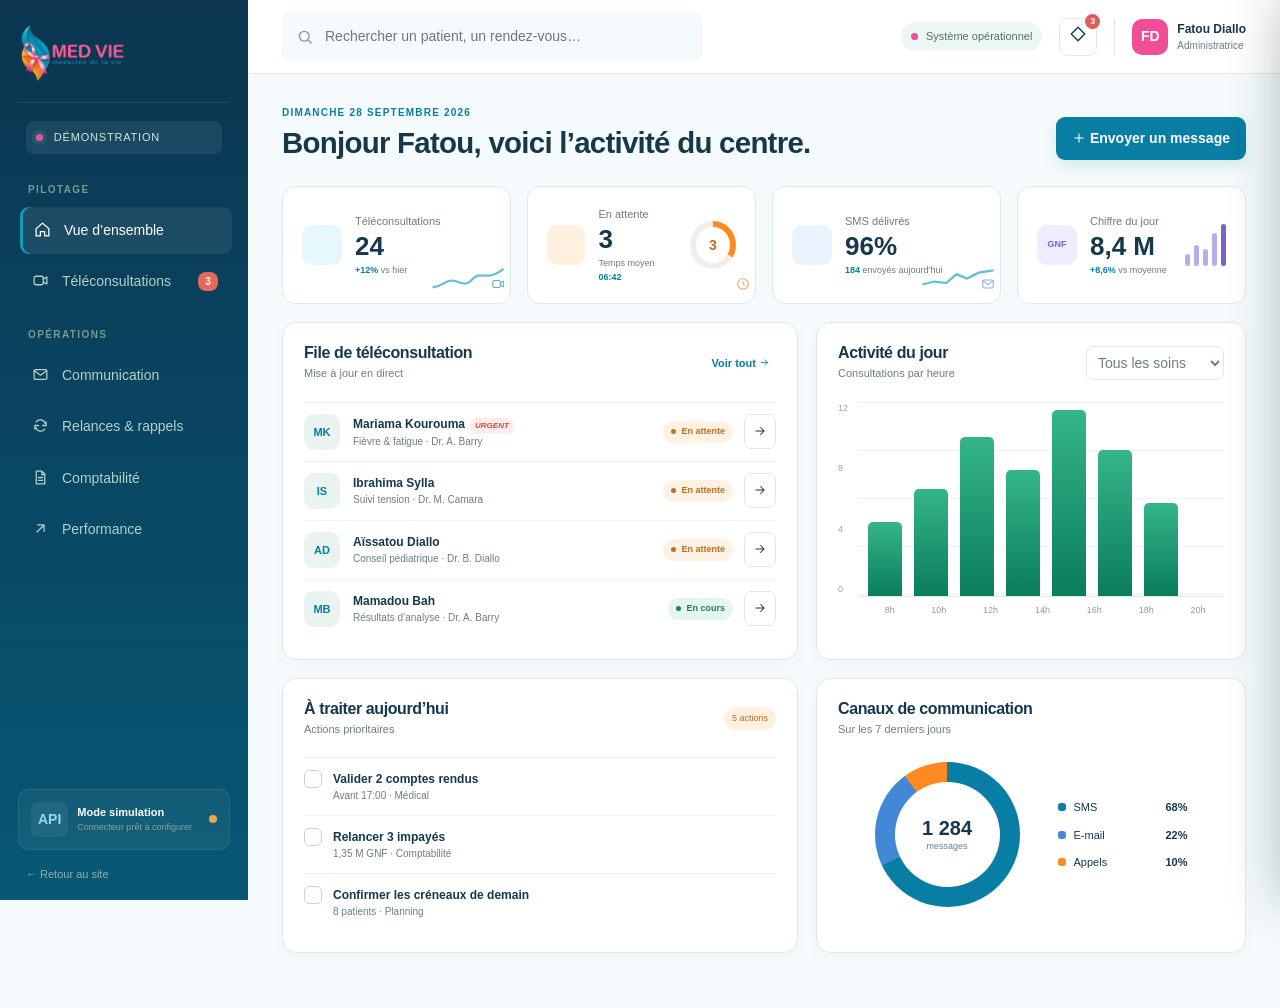
==== commit b9dcca60: "Uniformiser les icônes et la typographie Medvie Nouveau système d’icônes SVG cohérent sur les 14 pag" ====
--- a/admin.html
+++ b/admin.html
@@ -6,13 +6,13 @@
   <meta name="theme-color" content="#073d32">
   <meta name="description" content="Démonstration du centre de pilotage Clinique Medvie.">
   <title>Administration — Clinique Medvie</title>
-  <link rel="stylesheet" href="admin.css">
+  <link rel="stylesheet" href="admin.css?v=ui2">
 </head>
 <body>
   <a class="skip" href="#adminMain">Aller au contenu</a>
   <aside class="admin-side" id="adminSide">
     <a class="admin-brand" href="index.html" aria-label="Retour au site Clinique Medvie">
-      <span><img src="logo.png" alt="" width="45" height="45"></span>
+      <span><img src="logo.png?v=medvie3" alt="" width="45" height="45"></span>
       <strong>MEDVIE<small>CLINIQUE</small></strong>
     </a>
     <div class="demo-label"><i></i> Démonstration</div>
@@ -95,5 +95,5 @@
   <div class="modal" id="smsModal" hidden><button class="modal-backdrop" aria-label="Fermer"></button><section class="sms-compose" role="dialog" aria-modal="true" aria-labelledby="smsTitle"><header><div><p>Communication patient</p><h2 id="smsTitle">Envoyer un SMS</h2></div><button class="modal-close" aria-label="Fermer">×</button></header><form id="smsForm"><label>Destinataires<select id="smsRecipients" required><option value="patient">Un patient</option><option value="tomorrow">Rendez-vous de demain (18)</option><option value="video">Téléconsultations du jour (24)</option><option value="unpaid">Factures à relancer (7)</option></select></label><label id="patientField">Patient<input id="smsPatient" value="Mariama Kourouma" required></label><label>Modèle<select id="smsTemplate"><option value="custom">Message personnalisé</option><option value="reminder">Rappel de rendez-vous</option><option value="followup">Suivi après consultation</option><option value="results">Résultats disponibles</option><option value="payment">Rappel de paiement</option></select></label><label>Message<textarea id="smsText" maxlength="320" rows="6" required placeholder="Écrivez votre message…"></textarea><small><span id="smsChars">0</span>/320 caractères · <b id="smsParts">1 SMS</b></small></label><div class="phone-preview"><i>CLINIQUE MEDVIE</i><p id="smsPreview">Votre message apparaîtra ici.</p><small>Maintenant</small></div><footer><button type="button" class="secondary modal-close">Annuler</button><button type="submit" class="primary">Envoyer le SMS →</button></footer></form></section></div>
   <div class="toast" id="adminToast" role="status" aria-live="polite"><span>✓</span><p></p></div>
   <script src="admin.js"></script>
-</body>
+<script src="icons.js?v=ui2"></script></body>
 </html>
--- a/admin.css
+++ b/admin.css
@@ -1,6 +1,6 @@
-@import url('https://fonts.googleapis.com/css2?family=DM+Sans:wght@400;500;600;700&family=Manrope:wght@500;600;700;800&display=swap');
+@import url('https://fonts.googleapis.com/css2?family=DM+Sans:wght@400;500;600;700&family=-apple-system,BlinkMacSystemFont,"SF Pro Display","Helvetica Neue","Segoe UI",sans-serif:wght@500;600;700;800&display=swap');
 :root{--ink:#15384b;--muted:#6b7e88;--line:#dceaf0;--bg:#f5fafd;--card:#fff;--green:#087ea4;--green2:#0e9dbf;--deep:#0b3550;--mint:#e7f8fc;--orange:#ff8a21;--orange-bg:#fff0df;--blue:#4388d6;--blue-bg:#eaf3ff;--purple:#7b61c9;--danger:#df5c59;--shadow:0 14px 35px rgba(21,54,44,.07)}
-*{box-sizing:border-box}html{scroll-behavior:smooth}body{margin:0;background:var(--bg);color:var(--ink);font:14px/1.5 'DM Sans',system-ui,sans-serif}button,input,select,textarea{font:inherit}button,a{color:inherit}.skip{position:fixed;left:12px;top:-60px;z-index:99;background:#fff;padding:10px 15px;border-radius:8px}.skip:focus{top:12px}.admin-side{position:fixed;inset:0 auto 0 0;width:248px;background:var(--deep);color:#fff;padding:24px 18px 18px;display:flex;flex-direction:column;z-index:20}.admin-brand{display:flex;gap:11px;align-items:center;text-decoration:none;padding:0 8px 20px;border-bottom:1px solid #ffffff18}.admin-brand>span{width:45px;height:45px;border-radius:13px;background:#fff;overflow:hidden;display:grid;place-items:center}.admin-brand img{width:100%;height:100%;object-fit:contain}.admin-brand strong{font:800 20px/1 Manrope}.admin-brand small{display:block;font-size:8px;letter-spacing:2.1px;margin-top:5px}.demo-label{margin:18px 8px 11px;padding:8px 10px;border-radius:8px;background:#ffffff12;color:#c8e8dc;font-size:11px;text-transform:uppercase;letter-spacing:.8px}.demo-label i{display:inline-block;width:7px;height:7px;background:#55d69e;border-radius:50%;margin-right:7px;box-shadow:0 0 0 4px #55d69e20}.admin-side nav{display:flex;flex-direction:column;gap:4px}.admin-side nav p{margin:17px 10px 6px;color:#749c8e;font-size:10px;font-weight:700;text-transform:uppercase;letter-spacing:1.4px}.admin-side nav button{border:0;background:transparent;color:#b6cec6;display:flex;align-items:center;gap:11px;padding:11px 12px;border-radius:9px;text-align:left;cursor:pointer;transition:.2s}.admin-side nav button i{font-style:normal;font-size:17px;width:21px;text-align:center}.admin-side nav button span{flex:1}.admin-side nav button b{font-size:10px;background:#e36a58;color:#fff;border-radius:8px;min-width:20px;padding:2px 5px;text-align:center}.admin-side nav button:hover,.admin-side nav button.active{background:#ffffff13;color:#fff;transform:translateX(2px)}.admin-side nav button.active{box-shadow:inset 3px 0 var(--green2)}.api-card{margin-top:auto;background:#ffffff0d;border:1px solid #ffffff12;border-radius:11px;padding:12px;display:flex;gap:9px;align-items:center}.api-card>span{background:#ffffff10;color:#81d5b7;border-radius:7px;padding:7px;font-weight:700}.api-card div{min-width:0;flex:1}.api-card strong,.api-card small{display:block}.api-card strong{font-size:11px}.api-card small{font-size:9px;color:#83a69a;white-space:nowrap}.api-card>i{width:8px;height:8px;background:#e5aa57;border-radius:50%}.back-site{font-size:11px;color:#92b2a7;text-decoration:none;padding:16px 8px 0}.admin-main{margin-left:248px;min-height:100vh}.admin-topbar{height:74px;background:#fff;border-bottom:1px solid var(--line);display:flex;align-items:center;padding:0 34px;position:sticky;top:0;z-index:15}.menu-admin{display:none}.global-search{width:min(420px,40vw);display:flex;gap:9px;align-items:center;background:var(--bg);border:1px solid transparent;border-radius:9px;padding:9px 13px}.global-search:focus-within{border-color:#9ac9b8;background:#fff}.global-search span{font-size:20px;color:#8b9a95}.global-search input{border:0;outline:0;background:transparent;width:100%;color:var(--ink)}.top-actions{margin-left:auto;display:flex;align-items:center;gap:17px}.live-status{font-size:11px;color:#527066;background:#edf8f3;border-radius:20px;padding:6px 10px}.live-status i{display:inline-block;width:7px;height:7px;background:#27ad76;border-radius:50%;margin-right:5px;animation:pulse 2s infinite}.icon-button{border:1px solid var(--line);background:#fff;border-radius:9px;width:38px;height:38px;position:relative;cursor:pointer}.icon-button b{position:absolute;right:-4px;top:-5px;background:#df5c59;color:#fff;border-radius:10px;font-size:9px;padding:1px 5px}.admin-user{display:flex;align-items:center;gap:9px;border-left:1px solid var(--line);padding-left:17px}.admin-user>span{width:36px;height:36px;background:var(--deep);color:#fff;border-radius:10px;display:grid;place-items:center;font-weight:700}.admin-user strong,.admin-user small{display:block}.admin-user strong{font-size:12px}.admin-user small{font-size:10px;color:var(--muted)}.admin-content{padding:31px 34px 55px;max-width:1600px;margin:auto}.admin-panel{display:none;animation:panelIn .35s ease}.admin-panel.active{display:block}.page-head{display:flex;align-items:flex-end;justify-content:space-between;gap:20px;margin-bottom:26px}.page-head p{margin:0 0 6px;text-transform:uppercase;letter-spacing:1.2px;color:var(--green);font-size:10px;font-weight:700}.page-head h1{font:700 clamp(25px,2.3vw,34px)/1.15 Manrope;margin:0}.page-head>div>span{display:block;color:var(--muted);margin-top:7px}.primary,.secondary{border:0;border-radius:9px;padding:11px 16px;font-weight:700;cursor:pointer;transition:.2s}.primary{background:var(--green);color:#fff;box-shadow:0 6px 14px #08785822}.primary:hover{background:#056447;transform:translateY(-1px)}.primary:disabled{opacity:.55;cursor:not-allowed}.secondary{border:1px solid var(--line);background:#fff}.card{background:#fff;border:1px solid var(--line);border-radius:14px;box-shadow:0 5px 18px rgba(22,55,45,.025)}.card-head{display:flex;align-items:center;justify-content:space-between;gap:14px;margin-bottom:20px}.card-head h2{font:700 16px Manrope;margin:0}.card-head p{margin:3px 0 0;color:var(--muted);font-size:11px}.card-head select{border:1px solid var(--line);background:#fff;border-radius:7px;padding:7px;color:var(--muted)}.text-button{border:0;background:none;color:var(--green);font-weight:700;font-size:11px;cursor:pointer}.kpi-grid{display:grid;grid-template-columns:repeat(4,1fr);gap:16px;margin-bottom:18px}.kpi-grid article{background:#fff;border:1px solid var(--line);border-radius:13px;padding:19px;display:flex;align-items:center;gap:13px;min-height:116px;position:relative;overflow:hidden}.kpi-icon{width:40px;height:40px;border-radius:10px;display:grid;place-items:center;font-weight:700;font-style:normal}.kpi-icon.green{background:var(--mint);color:var(--green)}.kpi-icon.orange{background:var(--orange-bg);color:#d67a25}.kpi-icon.blue{background:var(--blue-bg);color:var(--blue)}.kpi-icon.purple{background:#f0ecff;color:var(--purple);font-size:9px}.kpi-grid article>div:not(.mini-ring):not(.money-bars){position:relative;z-index:1}.kpi-grid small,.kpi-grid strong,.kpi-grid em{display:block}.kpi-grid small{color:var(--muted);font-size:11px}.kpi-grid strong{font:700 26px Manrope;margin:2px 0}.kpi-grid em{font-style:normal;color:var(--muted);font-size:9px}.kpi-grid em b{color:var(--green)}.kpi-grid svg{width:74px;position:absolute;right:5px;bottom:12px;opacity:.65}.kpi-grid svg path{fill:none;stroke:var(--green2);stroke-width:3}.mini-ring{margin-left:auto;width:48px;height:48px;border-radius:50%;display:grid;place-items:center;background:conic-gradient(var(--orange) 34%,#f4ede7 0);position:relative}.mini-ring:before{content:"";position:absolute;inset:6px;border-radius:50%;background:#fff}.mini-ring b{z-index:1;color:#c86b1d}.money-bars{margin-left:auto;height:42px;display:flex;gap:4px;align-items:flex-end}.money-bars i{width:5px;border-radius:4px;background:#b9ace9}.money-bars i:nth-child(1){height:30%}.money-bars i:nth-child(2){height:50%}.money-bars i:nth-child(3){height:40%}.money-bars i:nth-child(4){height:78%}.money-bars i:nth-child(5){height:100%;background:var(--purple)}.overview-layout{display:grid;grid-template-columns:1.2fr 1fr;gap:18px}.overview-layout>.card{padding:21px}.queue-item{display:grid;grid-template-columns:38px 1fr auto auto;gap:11px;align-items:center;padding:11px 0;border-top:1px solid #eef1ef}.queue-item .avatar,.patient-cell .avatar{width:36px;height:36px;border-radius:10px;background:#e9f3ef;color:var(--green);display:grid;place-items:center;font-weight:700;font-size:11px}.queue-item strong,.queue-item small{display:block}.queue-item strong{font-size:12px}.queue-item small{font-size:10px;color:var(--muted)}.status{display:inline-flex;align-items:center;gap:5px;border-radius:15px;padding:4px 8px;font-size:9px;font-weight:700;white-space:nowrap}.status:before{content:"";width:5px;height:5px;border-radius:50%;background:currentColor}.status.waiting{color:#bd6f20;background:#fff2e5}.status.active{color:#17815e;background:#e6f5ef}.status.done,.status.paid{color:#447bb4;background:#eaf3fb}.status.unpaid{color:#c94c47;background:#feecea}.queue-item button{border:1px solid var(--line);background:#fff;border-radius:7px;padding:6px 8px;cursor:pointer}.chart-wrap{height:195px;display:flex;gap:10px}.chart-y{display:flex;flex-direction:column;justify-content:space-between;color:#9ba7a3;font-size:9px}.bar-chart{flex:1;border-bottom:1px solid var(--line);background:repeating-linear-gradient(to bottom,#edf1ef 0,#edf1ef 1px,transparent 1px,transparent 48px);display:flex;gap:12px;align-items:flex-end;padding:0 10px}.bar-chart i{height:var(--h);flex:1;max-width:34px;border-radius:5px 5px 0 0;background:linear-gradient(#35b58a,#0a7d5c);position:relative;animation:grow 1s ease}.bar-chart i b{opacity:0;position:absolute;top:-21px;left:50%;transform:translateX(-50%);font-size:9px}.bar-chart i:hover b{opacity:1}.chart-labels{margin-left:28px;display:flex;justify-content:space-around;color:#8f9c98;font-size:9px;padding-top:7px}.tasks-card label{display:flex;gap:11px;align-items:flex-start;padding:12px 0;border-top:1px solid #eef1ef;cursor:pointer}.tasks-card input{display:none}.tasks-card label>i{width:18px;height:18px;border:1.5px solid #cbd5d1;border-radius:5px}.tasks-card input:checked+i{background:var(--green);border-color:var(--green);position:relative}.tasks-card input:checked+i:after{content:'✓';position:absolute;color:#fff;left:3px;top:-1px}.tasks-card input:checked~span{text-decoration:line-through;opacity:.5}.tasks-card strong,.tasks-card small{display:block}.tasks-card strong{font-size:12px}.tasks-card small{font-size:10px;color:var(--muted)}.pill-orange{color:#be6b1a;background:var(--orange-bg);border-radius:14px;padding:5px 8px;font-size:9px}.channel-body{display:flex;align-items:center;justify-content:center;gap:38px;padding:5px 0 12px}.donut,.payment-donut{width:145px;height:145px;border-radius:50%;display:grid;place-items:center;background:conic-gradient(var(--green) 0 68%,var(--blue) 68% 90%,var(--orange) 90%);position:relative}.donut:after,.payment-donut:after{content:"";position:absolute;inset:20px;border-radius:50%;background:#fff}.donut span,.payment-donut span{position:relative;z-index:1;text-align:center}.donut strong,.donut small,.payment-donut strong,.payment-donut small{display:block}.donut strong{font:700 20px Manrope}.donut small,.payment-donut small{font-size:9px;color:var(--muted)}.legend p{display:grid;grid-template-columns:8px 1fr auto;gap:8px;align-items:center;margin:11px 0;min-width:130px;font-size:11px}.legend i{width:8px;height:8px;border-radius:3px}.legend .sms{background:var(--green)}.legend .mail{background:var(--blue)}.legend .call{background:var(--orange)}.legend p strong{margin-left:16px}.tele-summary{display:grid;grid-template-columns:repeat(4,1fr);background:#fff;border:1px solid var(--line);border-radius:13px;margin-bottom:18px}.tele-summary article{padding:18px 20px;border-right:1px solid var(--line)}.tele-summary article:last-child{border:0}.tele-summary small,.tele-summary strong,.tele-summary span{display:block}.tele-summary small{color:var(--muted)}.tele-summary strong{font:700 25px Manrope;margin:3px 0}.tele-summary span{font-size:9px;color:var(--muted)}.tele-summary .up{color:#bf6c1e}.tele-summary .down{color:var(--green)}.queue-table-card{overflow:hidden}.table-toolbar{padding:15px 18px;display:flex;justify-content:space-between;align-items:center;border-bottom:1px solid var(--line)}.filter-tabs{display:flex;gap:4px}.filter-tabs button,.segmented button{border:0;background:transparent;border-radius:7px;padding:7px 10px;color:var(--muted);cursor:pointer;font-size:11px}.filter-tabs button.active,.segmented button.active{background:var(--mint);color:var(--green);font-weight:700}.filter-tabs b{font-size:9px;background:#fff;border-radius:8px;padding:2px 5px}.table-toolbar label{display:flex;align-items:center;gap:6px;border:1px solid var(--line);border-radius:8px;padding:7px 10px}.table-toolbar input{border:0;outline:0;width:160px}.table-scroll{overflow:auto}table{border-collapse:collapse;width:100%;min-width:720px}th{text-transform:uppercase;letter-spacing:.8px;font-size:9px;color:#8b9994;background:#fbfcfb;text-align:left;padding:11px 18px}td{padding:13px 18px;border-top:1px solid #eef1ef;font-size:11px}tbody tr{transition:.2s}tbody tr:hover{background:#fafcfb}.patient-cell{display:flex;align-items:center;gap:9px}.patient-cell strong,.patient-cell small{display:block}.patient-cell small{color:var(--muted);font-size:9px}.urgency{display:inline-block;margin-left:5px;color:#c84e4a;background:#ffebe9;font-size:8px;border-radius:8px;padding:2px 5px}.row-action{border:1px solid var(--line);background:#fff;border-radius:7px;padding:6px 9px;cursor:pointer}.comm-metrics{display:grid;grid-template-columns:repeat(4,1fr);gap:14px;margin-bottom:18px}.comm-metrics article{display:flex;align-items:center;gap:12px;background:#fff;border:1px solid var(--line);border-radius:12px;padding:17px}.comm-metrics>article>span{width:37px;height:37px;background:var(--mint);color:var(--green);border-radius:9px;display:grid;place-items:center;font-size:11px;font-weight:700}.comm-metrics strong,.comm-metrics small{display:block}.comm-metrics strong{font:700 20px Manrope}.comm-metrics small{color:var(--muted);font-size:10px}.comm-layout{display:grid;grid-template-columns:1.5fr .8fr;gap:18px}.comm-layout>.card{padding:21px}.message-entry{display:grid;grid-template-columns:38px 1fr auto;gap:11px;align-items:start;border-top:1px solid #edf1ef;padding:14px 0}.message-entry>i{font-style:normal;width:36px;height:36px;border-radius:9px;background:var(--blue-bg);color:var(--blue);display:grid;place-items:center}.message-entry strong,.message-entry small{display:block}.message-entry p{margin:3px 0;color:var(--muted);font-size:11px}.message-entry small,.message-entry time{font-size:9px;color:#8b9994}.message-entry time{text-align:right}.templates>button{width:100%;display:flex;align-items:center;gap:10px;padding:13px 0;border:0;border-top:1px solid #edf1ef;background:#fff;text-align:left;cursor:pointer}.templates button>i{font-style:normal;width:34px;height:34px;border-radius:9px;background:var(--mint);display:grid;place-items:center;color:var(--green);font-size:9px;font-weight:700}.templates button>span{flex:1}.templates strong,.templates small{display:block}.templates strong{font-size:11px}.templates small{font-size:9px;color:var(--muted)}.automation-banner{display:flex;align-items:center;gap:14px;background:linear-gradient(100deg,#073d32,#0b6b51);color:#fff;border-radius:14px;padding:19px 22px;margin-bottom:18px}.automation-banner>span{font-size:24px}.automation-banner div{flex:1}.automation-banner strong{font:700 16px Manrope}.automation-banner p{margin:2px 0;color:#acd1c4;font-size:11px}.automation-banner button{border:1px solid #ffffff30;background:#ffffff10;color:#fff;border-radius:8px;padding:9px 12px;cursor:pointer}.rules-grid{display:grid;grid-template-columns:repeat(4,1fr);gap:15px;margin-bottom:18px}.rule{padding:19px}.rule-top{display:flex;align-items:center;justify-content:space-between}.rule-icon{width:40px;height:40px;background:var(--mint);color:var(--green);display:grid;place-items:center;border-radius:10px;font-weight:700;font-size:11px}.rule h2{font:700 14px Manrope;margin:17px 0 7px}.rule>p{color:var(--muted);font-size:10px;min-height:45px}.rule>div:nth-of-type(2){display:flex;justify-content:space-between;border-top:1px solid #edf1ef;padding-top:12px}.rule>div span{display:block;color:var(--muted);font-size:9px}.rule>div b{display:block;color:var(--ink);margin-top:2px}.rule>small{display:block;color:#899792;font-size:8px;margin-top:14px}.switch input{display:none}.switch i{display:block;width:36px;height:20px;border-radius:20px;background:#cbd4d1;position:relative;cursor:pointer;transition:.2s}.switch i:after{content:"";position:absolute;width:14px;height:14px;background:#fff;border-radius:50%;top:3px;left:3px;transition:.2s;box-shadow:0 1px 3px #0003}.switch input:checked+i{background:var(--green)}.switch input:checked+i:after{left:19px}.schedule-card{padding:21px}.schedule-row{display:grid;grid-template-columns:70px 8px 1fr auto;gap:15px;align-items:center;border-top:1px solid #edf1ef;padding:14px 4px}.schedule-row time{font-weight:700;font-size:11px}.schedule-row>i{width:8px;height:8px;border-radius:50%}.blue-dot{background:var(--blue)}.green-dot{background:var(--green)}.orange-dot{background:var(--orange)}.schedule-row strong,.schedule-row small{display:block}.schedule-row strong{font-size:11px}.schedule-row small{font-size:9px;color:var(--muted)}.schedule-row>b{font-size:9px;color:var(--muted);background:var(--bg);border-radius:9px;padding:5px 8px}.finance-kpis{display:grid;grid-template-columns:repeat(4,1fr);gap:15px;margin-bottom:18px}.finance-kpis article{background:#fff;border:1px solid var(--line);border-radius:13px;padding:19px}.finance-kpis small,.finance-kpis strong,.finance-kpis span{display:block}.finance-kpis small{color:var(--muted)}.finance-kpis strong{font:700 22px Manrope;margin:5px 0}.finance-kpis strong em{font-size:9px;font-style:normal;color:var(--muted)}.finance-kpis span{font-size:9px;color:var(--green)}.finance-kpis span.warning{color:#c86b1d}.finance-layout{display:grid;grid-template-columns:1.5fr .7fr;gap:18px;margin-bottom:18px}.finance-layout>.card{padding:21px}.finance-bars{height:220px;display:flex;align-items:flex-end;justify-content:space-around;gap:16px;background:repeating-linear-gradient(to bottom,#edf1ef 0,#edf1ef 1px,transparent 1px,transparent 54px);border-bottom:1px solid var(--line);padding:0 18px}.finance-bars div{height:100%;flex:1;display:flex;flex-direction:column;justify-content:flex-end;align-items:center;gap:8px}.finance-bars i{height:var(--h);width:58%;max-width:38px;background:#9ed2c0;border-radius:5px 5px 0 0;position:relative;animation:grow 1s ease}.finance-bars .current{background:var(--green)}.finance-bars b{position:absolute;top:-24px;left:50%;transform:translateX(-50%);white-space:nowrap;font-size:8px;background:var(--deep);color:#fff;padding:3px 5px;border-radius:4px}.finance-bars span{font-size:9px;color:var(--muted)}.payment-split{display:grid;grid-template-columns:1fr 1fr;align-items:center}.payment-split .card-head{grid-column:1/-1}.payment-donut{width:120px;height:120px;background:conic-gradient(var(--green) 0 48%,var(--orange) 48% 80%,var(--blue) 80%)}.payment-donut:after{inset:17px}.payment-donut strong{font:700 15px Manrope}.legend .mobile{background:var(--green)}.legend .cash{background:var(--orange)}.legend .insurance{background:var(--blue)}.invoice-card{overflow:hidden}.invoice-card .card-head{padding:19px 20px 0}.range-picker{background:#fff;border:1px solid var(--line);padding:3px;border-radius:9px}.range-picker button{border:0;background:transparent;padding:7px 10px;border-radius:6px;color:var(--muted);font-size:10px;cursor:pointer}.range-picker button.active{background:var(--green);color:#fff}.score-grid{display:grid;grid-template-columns:repeat(4,1fr);gap:15px;margin-bottom:18px}.score-grid article{background:#fff;border:1px solid var(--line);border-radius:13px;padding:17px;display:flex;align-items:center;gap:13px}.score-ring{width:54px;height:54px;border-radius:50%;display:grid;place-items:center;background:conic-gradient(var(--green) 94%,#e7eeeb 0);position:relative}.score-ring:after{content:"";position:absolute;inset:5px;border-radius:50%;background:#fff}.score-ring span{z-index:1}.score-ring strong{font:700 15px Manrope}.score-ring small{font-size:8px}.score-symbol{width:49px;height:49px;border-radius:12px;background:var(--mint);color:var(--green);display:grid;place-items:center;font-size:20px}.score-grid div>small,.score-grid div>strong,.score-grid div>span{display:block}.score-grid div>small{color:var(--muted);font-size:9px}.score-grid div>strong{font:700 19px Manrope;margin:2px 0}.score-grid div>span{color:var(--green);font-size:9px}.performance-layout{display:grid;grid-template-columns:1.45fr .75fr;gap:18px;margin-bottom:18px}.performance-layout>.card{padding:21px}.satisfaction .card-head>span{font-size:9px;color:var(--muted)}.satisfaction .card-head>span i{display:inline-block;width:8px;height:8px;background:var(--green);border-radius:50%;margin-right:4px}.satisfaction svg{width:100%;height:210px}.satisfaction .grid{fill:none;stroke:#eaf0ed;stroke-width:1}.satisfaction .area{fill:url(#area)}.satisfaction .line{fill:none;stroke:var(--green);stroke-width:3}.satisfaction circle{fill:#fff;stroke:var(--green);stroke-width:3}.axis{display:flex;justify-content:space-between;color:var(--muted);font-size:9px;margin:0 10px}.goal{margin:20px 0}.goal p{display:flex;justify-content:space-between;font-size:10px}.goal>i{display:block;height:6px;background:#e9efec;border-radius:5px;overflow:hidden}.goal>i b{display:block;height:100%;background:var(--green);border-radius:5px}.goal>i b.orange{background:var(--orange)}.practitioners{padding:21px}.practitioner-head,.practitioner{display:grid;grid-template-columns:1.4fr repeat(4,.6fr);gap:15px;align-items:center}.practitioner-head{color:var(--muted);font-size:9px;text-transform:uppercase;padding:0 10px 8px}.practitioner{border-top:1px solid #edf1ef;padding:12px 10px;font-size:11px}.practitioner>div{display:flex;align-items:center;gap:9px}.practitioner>div>i{font-style:normal;width:34px;height:34px;border-radius:9px;background:var(--mint);color:var(--green);display:grid;place-items:center;font-weight:700}.practitioner strong,.practitioner small{display:block}.practitioner small{font-size:9px;color:var(--muted)}.load{height:6px;background:#e7eeeb;border-radius:5px;overflow:hidden}.load i{display:block;height:100%;background:var(--green);border-radius:5px}.drawer-backdrop{position:fixed;inset:0;background:#071d18aa;z-index:39}.consult-drawer{position:fixed;right:0;top:0;bottom:0;width:min(440px,100%);background:#fff;z-index:40;box-shadow:-20px 0 50px #082d2450;padding:28px;overflow:auto;transform:translateX(105%);transition:.35s ease}.consult-drawer.open{transform:none}.drawer-close{position:absolute;right:22px;top:18px;border:0;background:var(--bg);border-radius:50%;width:34px;height:34px;font-size:20px;cursor:pointer}.drawer-profile{text-align:center;padding:20px 0;border-bottom:1px solid var(--line)}.drawer-profile>i{font-style:normal;width:60px;height:60px;border-radius:17px;background:var(--mint);color:var(--green);display:grid;place-items:center;margin:auto;font-weight:700;font-size:18px}.drawer-profile h2{font:700 21px Manrope;margin:10px 0 2px}.drawer-profile p{margin:0;color:var(--muted)}.drawer-details{display:grid;grid-template-columns:1fr 1fr;gap:10px;margin:18px 0}.drawer-details div{background:var(--bg);border-radius:9px;padding:11px}.drawer-details small,.drawer-details strong{display:block}.drawer-details small{color:var(--muted);font-size:9px}.drawer-details strong{font-size:11px;margin-top:3px}.drawer-section{border-top:1px solid var(--line);padding:17px 0}.drawer-section h3{font:700 13px Manrope;margin:0 0 8px}.drawer-section p{color:var(--muted);font-size:11px}.drawer-actions{display:flex;gap:9px;position:sticky;bottom:0;background:#fff;padding:13px 0}.drawer-actions button{flex:1}.modal[hidden],.drawer-backdrop[hidden]{display:none}.modal{position:fixed;inset:0;z-index:50;display:grid;place-items:center;padding:18px}.modal-backdrop{position:absolute;inset:0;background:#071d18bb;border:0}.sms-compose{position:relative;background:#fff;width:min(650px,100%);max-height:92vh;overflow:auto;border-radius:18px;box-shadow:0 25px 80px #00150f55;animation:modalIn .3s ease}.sms-compose header{display:flex;justify-content:space-between;align-items:center;padding:20px 24px;border-bottom:1px solid var(--line)}.sms-compose header p{margin:0;color:var(--green);font-size:9px;text-transform:uppercase;letter-spacing:1px}.sms-compose h2{font:700 22px Manrope;margin:2px 0}.modal-close{border:0;background:var(--bg);border-radius:50%;width:34px;height:34px;font-size:20px;cursor:pointer}.sms-compose form{padding:21px 24px;display:grid;grid-template-columns:1fr 1fr;gap:14px}.sms-compose label{display:flex;flex-direction:column;gap:5px;font-weight:600;font-size:10px}.sms-compose select,.sms-compose input,.sms-compose textarea{border:1px solid var(--line);border-radius:8px;padding:10px;outline:0;background:#fff}.sms-compose textarea:focus,.sms-compose select:focus,.sms-compose input:focus{border-color:#81bca7}.sms-compose label:has(textarea){grid-column:1/-1}.sms-compose label small{text-align:right;color:var(--muted);font-weight:400}.phone-preview{grid-column:1/-1;background:#f2f6f4;border-radius:12px;padding:15px}.phone-preview i{font-size:8px;color:var(--muted)}.phone-preview p{display:inline-block;background:#fff;border-radius:11px 11px 11px 2px;padding:10px 13px;margin:7px 0 2px;max-width:85%;font-size:11px}.phone-preview small{display:block;color:var(--muted);font-size:8px}.sms-compose footer{grid-column:1/-1;display:flex;justify-content:flex-end;gap:9px;border-top:1px solid var(--line);padding-top:15px}.toast{position:fixed;right:25px;bottom:25px;z-index:80;background:var(--deep);color:#fff;border-radius:11px;padding:12px 17px;display:flex;gap:10px;align-items:center;box-shadow:var(--shadow);transform:translateY(100px);opacity:0;transition:.3s}.toast.show{transform:none;opacity:1}.toast>span{width:23px;height:23px;background:#26a978;border-radius:50%;display:grid;place-items:center;font-size:11px}.toast p{margin:0;font-size:11px}.menu-admin:focus-visible,button:focus-visible,a:focus-visible,input:focus-visible,select:focus-visible,textarea:focus-visible{outline:3px solid #e8ad51;outline-offset:2px}
+*{box-sizing:border-box}html{scroll-behavior:smooth}body{margin:0;background:var(--bg);color:var(--ink);font:14px/1.5 -apple-system,BlinkMacSystemFont,"SF Pro Text","Helvetica Neue","Segoe UI",sans-serif}button,input,select,textarea{font:inherit}button,a{color:inherit}.skip{position:fixed;left:12px;top:-60px;z-index:99;background:#fff;padding:10px 15px;border-radius:8px}.skip:focus{top:12px}.admin-side{position:fixed;inset:0 auto 0 0;width:248px;background:var(--deep);color:#fff;padding:24px 18px 18px;display:flex;flex-direction:column;z-index:20}.admin-brand{display:flex;gap:11px;align-items:center;text-decoration:none;padding:0 8px 20px;border-bottom:1px solid #ffffff18}.admin-brand>span{width:45px;height:45px;border-radius:13px;background:#fff;overflow:hidden;display:grid;place-items:center}.admin-brand img{width:100%;height:100%;object-fit:contain}.admin-brand strong{font:800 20px/1 -apple-system,BlinkMacSystemFont,"SF Pro Display","Helvetica Neue","Segoe UI",sans-serif}.admin-brand small{display:block;font-size:8px;letter-spacing:2.1px;margin-top:5px}.demo-label{margin:18px 8px 11px;padding:8px 10px;border-radius:8px;background:#ffffff12;color:#c8e8dc;font-size:11px;text-transform:uppercase;letter-spacing:.8px}.demo-label i{display:inline-block;width:7px;height:7px;background:#55d69e;border-radius:50%;margin-right:7px;box-shadow:0 0 0 4px #55d69e20}.admin-side nav{display:flex;flex-direction:column;gap:4px}.admin-side nav p{margin:17px 10px 6px;color:#749c8e;font-size:10px;font-weight:700;text-transform:uppercase;letter-spacing:1.4px}.admin-side nav button{border:0;background:transparent;color:#b6cec6;display:flex;align-items:center;gap:11px;padding:11px 12px;border-radius:9px;text-align:left;cursor:pointer;transition:.2s}.admin-side nav button i{font-style:normal;font-size:17px;width:21px;text-align:center}.admin-side nav button span{flex:1}.admin-side nav button b{font-size:10px;background:#e36a58;color:#fff;border-radius:8px;min-width:20px;padding:2px 5px;text-align:center}.admin-side nav button:hover,.admin-side nav button.active{background:#ffffff13;color:#fff;transform:translateX(2px)}.admin-side nav button.active{box-shadow:inset 3px 0 var(--green2)}.api-card{margin-top:auto;background:#ffffff0d;border:1px solid #ffffff12;border-radius:11px;padding:12px;display:flex;gap:9px;align-items:center}.api-card>span{background:#ffffff10;color:#81d5b7;border-radius:7px;padding:7px;font-weight:700}.api-card div{min-width:0;flex:1}.api-card strong,.api-card small{display:block}.api-card strong{font-size:11px}.api-card small{font-size:9px;color:#83a69a;white-space:nowrap}.api-card>i{width:8px;height:8px;background:#e5aa57;border-radius:50%}.back-site{font-size:11px;color:#92b2a7;text-decoration:none;padding:16px 8px 0}.admin-main{margin-left:248px;min-height:100vh}.admin-topbar{height:74px;background:#fff;border-bottom:1px solid var(--line);display:flex;align-items:center;padding:0 34px;position:sticky;top:0;z-index:15}.menu-admin{display:none}.global-search{width:min(420px,40vw);display:flex;gap:9px;align-items:center;background:var(--bg);border:1px solid transparent;border-radius:9px;padding:9px 13px}.global-search:focus-within{border-color:#9ac9b8;background:#fff}.global-search span{font-size:20px;color:#8b9a95}.global-search input{border:0;outline:0;background:transparent;width:100%;color:var(--ink)}.top-actions{margin-left:auto;display:flex;align-items:center;gap:17px}.live-status{font-size:11px;color:#527066;background:#edf8f3;border-radius:20px;padding:6px 10px}.live-status i{display:inline-block;width:7px;height:7px;background:#27ad76;border-radius:50%;margin-right:5px;animation:pulse 2s infinite}.icon-button{border:1px solid var(--line);background:#fff;border-radius:9px;width:38px;height:38px;position:relative;cursor:pointer}.icon-button b{position:absolute;right:-4px;top:-5px;background:#df5c59;color:#fff;border-radius:10px;font-size:9px;padding:1px 5px}.admin-user{display:flex;align-items:center;gap:9px;border-left:1px solid var(--line);padding-left:17px}.admin-user>span{width:36px;height:36px;background:var(--deep);color:#fff;border-radius:10px;display:grid;place-items:center;font-weight:700}.admin-user strong,.admin-user small{display:block}.admin-user strong{font-size:12px}.admin-user small{font-size:10px;color:var(--muted)}.admin-content{padding:31px 34px 55px;max-width:1600px;margin:auto}.admin-panel{display:none;animation:panelIn .35s ease}.admin-panel.active{display:block}.page-head{display:flex;align-items:flex-end;justify-content:space-between;gap:20px;margin-bottom:26px}.page-head p{margin:0 0 6px;text-transform:uppercase;letter-spacing:1.2px;color:var(--green);font-size:10px;font-weight:700}.page-head h1{font:700 clamp(25px,2.3vw,34px)/1.15 -apple-system,BlinkMacSystemFont,"SF Pro Display","Helvetica Neue","Segoe UI",sans-serif;margin:0}.page-head>div>span{display:block;color:var(--muted);margin-top:7px}.primary,.secondary{border:0;border-radius:9px;padding:11px 16px;font-weight:700;cursor:pointer;transition:.2s}.primary{background:var(--green);color:#fff;box-shadow:0 6px 14px #08785822}.primary:hover{background:#056447;transform:translateY(-1px)}.primary:disabled{opacity:.55;cursor:not-allowed}.secondary{border:1px solid var(--line);background:#fff}.card{background:#fff;border:1px solid var(--line);border-radius:14px;box-shadow:0 5px 18px rgba(22,55,45,.025)}.card-head{display:flex;align-items:center;justify-content:space-between;gap:14px;margin-bottom:20px}.card-head h2{font:700 16px -apple-system,BlinkMacSystemFont,"SF Pro Display","Helvetica Neue","Segoe UI",sans-serif;margin:0}.card-head p{margin:3px 0 0;color:var(--muted);font-size:11px}.card-head select{border:1px solid var(--line);background:#fff;border-radius:7px;padding:7px;color:var(--muted)}.text-button{border:0;background:none;color:var(--green);font-weight:700;font-size:11px;cursor:pointer}.kpi-grid{display:grid;grid-template-columns:repeat(4,1fr);gap:16px;margin-bottom:18px}.kpi-grid article{background:#fff;border:1px solid var(--line);border-radius:13px;padding:19px;display:flex;align-items:center;gap:13px;min-height:116px;position:relative;overflow:hidden}.kpi-icon{width:40px;height:40px;border-radius:10px;display:grid;place-items:center;font-weight:700;font-style:normal}.kpi-icon.green{background:var(--mint);color:var(--green)}.kpi-icon.orange{background:var(--orange-bg);color:#d67a25}.kpi-icon.blue{background:var(--blue-bg);color:var(--blue)}.kpi-icon.purple{background:#f0ecff;color:var(--purple);font-size:9px}.kpi-grid article>div:not(.mini-ring):not(.money-bars){position:relative;z-index:1}.kpi-grid small,.kpi-grid strong,.kpi-grid em{display:block}.kpi-grid small{color:var(--muted);font-size:11px}.kpi-grid strong{font:700 26px -apple-system,BlinkMacSystemFont,"SF Pro Display","Helvetica Neue","Segoe UI",sans-serif;margin:2px 0}.kpi-grid em{font-style:normal;color:var(--muted);font-size:9px}.kpi-grid em b{color:var(--green)}.kpi-grid svg{width:74px;position:absolute;right:5px;bottom:12px;opacity:.65}.kpi-grid svg path{fill:none;stroke:var(--green2);stroke-width:3}.mini-ring{margin-left:auto;width:48px;height:48px;border-radius:50%;display:grid;place-items:center;background:conic-gradient(var(--orange) 34%,#f4ede7 0);position:relative}.mini-ring:before{content:"";position:absolute;inset:6px;border-radius:50%;background:#fff}.mini-ring b{z-index:1;color:#c86b1d}.money-bars{margin-left:auto;height:42px;display:flex;gap:4px;align-items:flex-end}.money-bars i{width:5px;border-radius:4px;background:#b9ace9}.money-bars i:nth-child(1){height:30%}.money-bars i:nth-child(2){height:50%}.money-bars i:nth-child(3){height:40%}.money-bars i:nth-child(4){height:78%}.money-bars i:nth-child(5){height:100%;background:var(--purple)}.overview-layout{display:grid;grid-template-columns:1.2fr 1fr;gap:18px}.overview-layout>.card{padding:21px}.queue-item{display:grid;grid-template-columns:38px 1fr auto auto;gap:11px;align-items:center;padding:11px 0;border-top:1px solid #eef1ef}.queue-item .avatar,.patient-cell .avatar{width:36px;height:36px;border-radius:10px;background:#e9f3ef;color:var(--green);display:grid;place-items:center;font-weight:700;font-size:11px}.queue-item strong,.queue-item small{display:block}.queue-item strong{font-size:12px}.queue-item small{font-size:10px;color:var(--muted)}.status{display:inline-flex;align-items:center;gap:5px;border-radius:15px;padding:4px 8px;font-size:9px;font-weight:700;white-space:nowrap}.status:before{content:"";width:5px;height:5px;border-radius:50%;background:currentColor}.status.waiting{color:#bd6f20;background:#fff2e5}.status.active{color:#17815e;background:#e6f5ef}.status.done,.status.paid{color:#447bb4;background:#eaf3fb}.status.unpaid{color:#c94c47;background:#feecea}.queue-item button{border:1px solid var(--line);background:#fff;border-radius:7px;padding:6px 8px;cursor:pointer}.chart-wrap{height:195px;display:flex;gap:10px}.chart-y{display:flex;flex-direction:column;justify-content:space-between;color:#9ba7a3;font-size:9px}.bar-chart{flex:1;border-bottom:1px solid var(--line);background:repeating-linear-gradient(to bottom,#edf1ef 0,#edf1ef 1px,transparent 1px,transparent 48px);display:flex;gap:12px;align-items:flex-end;padding:0 10px}.bar-chart i{height:var(--h);flex:1;max-width:34px;border-radius:5px 5px 0 0;background:linear-gradient(#35b58a,#0a7d5c);position:relative;animation:grow 1s ease}.bar-chart i b{opacity:0;position:absolute;top:-21px;left:50%;transform:translateX(-50%);font-size:9px}.bar-chart i:hover b{opacity:1}.chart-labels{margin-left:28px;display:flex;justify-content:space-around;color:#8f9c98;font-size:9px;padding-top:7px}.tasks-card label{display:flex;gap:11px;align-items:flex-start;padding:12px 0;border-top:1px solid #eef1ef;cursor:pointer}.tasks-card input{display:none}.tasks-card label>i{width:18px;height:18px;border:1.5px solid #cbd5d1;border-radius:5px}.tasks-card input:checked+i{background:var(--green);border-color:var(--green);position:relative}.tasks-card input:checked+i:after{content:'✓';position:absolute;color:#fff;left:3px;top:-1px}.tasks-card input:checked~span{text-decoration:line-through;opacity:.5}.tasks-card strong,.tasks-card small{display:block}.tasks-card strong{font-size:12px}.tasks-card small{font-size:10px;color:var(--muted)}.pill-orange{color:#be6b1a;background:var(--orange-bg);border-radius:14px;padding:5px 8px;font-size:9px}.channel-body{display:flex;align-items:center;justify-content:center;gap:38px;padding:5px 0 12px}.donut,.payment-donut{width:145px;height:145px;border-radius:50%;display:grid;place-items:center;background:conic-gradient(var(--green) 0 68%,var(--blue) 68% 90%,var(--orange) 90%);position:relative}.donut:after,.payment-donut:after{content:"";position:absolute;inset:20px;border-radius:50%;background:#fff}.donut span,.payment-donut span{position:relative;z-index:1;text-align:center}.donut strong,.donut small,.payment-donut strong,.payment-donut small{display:block}.donut strong{font:700 20px -apple-system,BlinkMacSystemFont,"SF Pro Display","Helvetica Neue","Segoe UI",sans-serif}.donut small,.payment-donut small{font-size:9px;color:var(--muted)}.legend p{display:grid;grid-template-columns:8px 1fr auto;gap:8px;align-items:center;margin:11px 0;min-width:130px;font-size:11px}.legend i{width:8px;height:8px;border-radius:3px}.legend .sms{background:var(--green)}.legend .mail{background:var(--blue)}.legend .call{background:var(--orange)}.legend p strong{margin-left:16px}.tele-summary{display:grid;grid-template-columns:repeat(4,1fr);background:#fff;border:1px solid var(--line);border-radius:13px;margin-bottom:18px}.tele-summary article{padding:18px 20px;border-right:1px solid var(--line)}.tele-summary article:last-child{border:0}.tele-summary small,.tele-summary strong,.tele-summary span{display:block}.tele-summary small{color:var(--muted)}.tele-summary strong{font:700 25px -apple-system,BlinkMacSystemFont,"SF Pro Display","Helvetica Neue","Segoe UI",sans-serif;margin:3px 0}.tele-summary span{font-size:9px;color:var(--muted)}.tele-summary .up{color:#bf6c1e}.tele-summary .down{color:var(--green)}.queue-table-card{overflow:hidden}.table-toolbar{padding:15px 18px;display:flex;justify-content:space-between;align-items:center;border-bottom:1px solid var(--line)}.filter-tabs{display:flex;gap:4px}.filter-tabs button,.segmented button{border:0;background:transparent;border-radius:7px;padding:7px 10px;color:var(--muted);cursor:pointer;font-size:11px}.filter-tabs button.active,.segmented button.active{background:var(--mint);color:var(--green);font-weight:700}.filter-tabs b{font-size:9px;background:#fff;border-radius:8px;padding:2px 5px}.table-toolbar label{display:flex;align-items:center;gap:6px;border:1px solid var(--line);border-radius:8px;padding:7px 10px}.table-toolbar input{border:0;outline:0;width:160px}.table-scroll{overflow:auto}table{border-collapse:collapse;width:100%;min-width:720px}th{text-transform:uppercase;letter-spacing:.8px;font-size:9px;color:#8b9994;background:#fbfcfb;text-align:left;padding:11px 18px}td{padding:13px 18px;border-top:1px solid #eef1ef;font-size:11px}tbody tr{transition:.2s}tbody tr:hover{background:#fafcfb}.patient-cell{display:flex;align-items:center;gap:9px}.patient-cell strong,.patient-cell small{display:block}.patient-cell small{color:var(--muted);font-size:9px}.urgency{display:inline-block;margin-left:5px;color:#c84e4a;background:#ffebe9;font-size:8px;border-radius:8px;padding:2px 5px}.row-action{border:1px solid var(--line);background:#fff;border-radius:7px;padding:6px 9px;cursor:pointer}.comm-metrics{display:grid;grid-template-columns:repeat(4,1fr);gap:14px;margin-bottom:18px}.comm-metrics article{display:flex;align-items:center;gap:12px;background:#fff;border:1px solid var(--line);border-radius:12px;padding:17px}.comm-metrics>article>span{width:37px;height:37px;background:var(--mint);color:var(--green);border-radius:9px;display:grid;place-items:center;font-size:11px;font-weight:700}.comm-metrics strong,.comm-metrics small{display:block}.comm-metrics strong{font:700 20px -apple-system,BlinkMacSystemFont,"SF Pro Display","Helvetica Neue","Segoe UI",sans-serif}.comm-metrics small{color:var(--muted);font-size:10px}.comm-layout{display:grid;grid-template-columns:1.5fr .8fr;gap:18px}.comm-layout>.card{padding:21px}.message-entry{display:grid;grid-template-columns:38px 1fr auto;gap:11px;align-items:start;border-top:1px solid #edf1ef;padding:14px 0}.message-entry>i{font-style:normal;width:36px;height:36px;border-radius:9px;background:var(--blue-bg);color:var(--blue);display:grid;place-items:center}.message-entry strong,.message-entry small{display:block}.message-entry p{margin:3px 0;color:var(--muted);font-size:11px}.message-entry small,.message-entry time{font-size:9px;color:#8b9994}.message-entry time{text-align:right}.templates>button{width:100%;display:flex;align-items:center;gap:10px;padding:13px 0;border:0;border-top:1px solid #edf1ef;background:#fff;text-align:left;cursor:pointer}.templates button>i{font-style:normal;width:34px;height:34px;border-radius:9px;background:var(--mint);display:grid;place-items:center;color:var(--green);font-size:9px;font-weight:700}.templates button>span{flex:1}.templates strong,.templates small{display:block}.templates strong{font-size:11px}.templates small{font-size:9px;color:var(--muted)}.automation-banner{display:flex;align-items:center;gap:14px;background:linear-gradient(100deg,#073d32,#0b6b51);color:#fff;border-radius:14px;padding:19px 22px;margin-bottom:18px}.automation-banner>span{font-size:24px}.automation-banner div{flex:1}.automation-banner strong{font:700 16px -apple-system,BlinkMacSystemFont,"SF Pro Display","Helvetica Neue","Segoe UI",sans-serif}.automation-banner p{margin:2px 0;color:#acd1c4;font-size:11px}.automation-banner button{border:1px solid #ffffff30;background:#ffffff10;color:#fff;border-radius:8px;padding:9px 12px;cursor:pointer}.rules-grid{display:grid;grid-template-columns:repeat(4,1fr);gap:15px;margin-bottom:18px}.rule{padding:19px}.rule-top{display:flex;align-items:center;justify-content:space-between}.rule-icon{width:40px;height:40px;background:var(--mint);color:var(--green);display:grid;place-items:center;border-radius:10px;font-weight:700;font-size:11px}.rule h2{font:700 14px -apple-system,BlinkMacSystemFont,"SF Pro Display","Helvetica Neue","Segoe UI",sans-serif;margin:17px 0 7px}.rule>p{color:var(--muted);font-size:10px;min-height:45px}.rule>div:nth-of-type(2){display:flex;justify-content:space-between;border-top:1px solid #edf1ef;padding-top:12px}.rule>div span{display:block;color:var(--muted);font-size:9px}.rule>div b{display:block;color:var(--ink);margin-top:2px}.rule>small{display:block;color:#899792;font-size:8px;margin-top:14px}.switch input{display:none}.switch i{display:block;width:36px;height:20px;border-radius:20px;background:#cbd4d1;position:relative;cursor:pointer;transition:.2s}.switch i:after{content:"";position:absolute;width:14px;height:14px;background:#fff;border-radius:50%;top:3px;left:3px;transition:.2s;box-shadow:0 1px 3px #0003}.switch input:checked+i{background:var(--green)}.switch input:checked+i:after{left:19px}.schedule-card{padding:21px}.schedule-row{display:grid;grid-template-columns:70px 8px 1fr auto;gap:15px;align-items:center;border-top:1px solid #edf1ef;padding:14px 4px}.schedule-row time{font-weight:700;font-size:11px}.schedule-row>i{width:8px;height:8px;border-radius:50%}.blue-dot{background:var(--blue)}.green-dot{background:var(--green)}.orange-dot{background:var(--orange)}.schedule-row strong,.schedule-row small{display:block}.schedule-row strong{font-size:11px}.schedule-row small{font-size:9px;color:var(--muted)}.schedule-row>b{font-size:9px;color:var(--muted);background:var(--bg);border-radius:9px;padding:5px 8px}.finance-kpis{display:grid;grid-template-columns:repeat(4,1fr);gap:15px;margin-bottom:18px}.finance-kpis article{background:#fff;border:1px solid var(--line);border-radius:13px;padding:19px}.finance-kpis small,.finance-kpis strong,.finance-kpis span{display:block}.finance-kpis small{color:var(--muted)}.finance-kpis strong{font:700 22px -apple-system,BlinkMacSystemFont,"SF Pro Display","Helvetica Neue","Segoe UI",sans-serif;margin:5px 0}.finance-kpis strong em{font-size:9px;font-style:normal;color:var(--muted)}.finance-kpis span{font-size:9px;color:var(--green)}.finance-kpis span.warning{color:#c86b1d}.finance-layout{display:grid;grid-template-columns:1.5fr .7fr;gap:18px;margin-bottom:18px}.finance-layout>.card{padding:21px}.finance-bars{height:220px;display:flex;align-items:flex-end;justify-content:space-around;gap:16px;background:repeating-linear-gradient(to bottom,#edf1ef 0,#edf1ef 1px,transparent 1px,transparent 54px);border-bottom:1px solid var(--line);padding:0 18px}.finance-bars div{height:100%;flex:1;display:flex;flex-direction:column;justify-content:flex-end;align-items:center;gap:8px}.finance-bars i{height:var(--h);width:58%;max-width:38px;background:#9ed2c0;border-radius:5px 5px 0 0;position:relative;animation:grow 1s ease}.finance-bars .current{background:var(--green)}.finance-bars b{position:absolute;top:-24px;left:50%;transform:translateX(-50%);white-space:nowrap;font-size:8px;background:var(--deep);color:#fff;padding:3px 5px;border-radius:4px}.finance-bars span{font-size:9px;color:var(--muted)}.payment-split{display:grid;grid-template-columns:1fr 1fr;align-items:center}.payment-split .card-head{grid-column:1/-1}.payment-donut{width:120px;height:120px;background:conic-gradient(var(--green) 0 48%,var(--orange) 48% 80%,var(--blue) 80%)}.payment-donut:after{inset:17px}.payment-donut strong{font:700 15px -apple-system,BlinkMacSystemFont,"SF Pro Display","Helvetica Neue","Segoe UI",sans-serif}.legend .mobile{background:var(--green)}.legend .cash{background:var(--orange)}.legend .insurance{background:var(--blue)}.invoice-card{overflow:hidden}.invoice-card .card-head{padding:19px 20px 0}.range-picker{background:#fff;border:1px solid var(--line);padding:3px;border-radius:9px}.range-picker button{border:0;background:transparent;padding:7px 10px;border-radius:6px;color:var(--muted);font-size:10px;cursor:pointer}.range-picker button.active{background:var(--green);color:#fff}.score-grid{display:grid;grid-template-columns:repeat(4,1fr);gap:15px;margin-bottom:18px}.score-grid article{background:#fff;border:1px solid var(--line);border-radius:13px;padding:17px;display:flex;align-items:center;gap:13px}.score-ring{width:54px;height:54px;border-radius:50%;display:grid;place-items:center;background:conic-gradient(var(--green) 94%,#e7eeeb 0);position:relative}.score-ring:after{content:"";position:absolute;inset:5px;border-radius:50%;background:#fff}.score-ring span{z-index:1}.score-ring strong{font:700 15px -apple-system,BlinkMacSystemFont,"SF Pro Display","Helvetica Neue","Segoe UI",sans-serif}.score-ring small{font-size:8px}.score-symbol{width:49px;height:49px;border-radius:12px;background:var(--mint);color:var(--green);display:grid;place-items:center;font-size:20px}.score-grid div>small,.score-grid div>strong,.score-grid div>span{display:block}.score-grid div>small{color:var(--muted);font-size:9px}.score-grid div>strong{font:700 19px -apple-system,BlinkMacSystemFont,"SF Pro Display","Helvetica Neue","Segoe UI",sans-serif;margin:2px 0}.score-grid div>span{color:var(--green);font-size:9px}.performance-layout{display:grid;grid-template-columns:1.45fr .75fr;gap:18px;margin-bottom:18px}.performance-layout>.card{padding:21px}.satisfaction .card-head>span{font-size:9px;color:var(--muted)}.satisfaction .card-head>span i{display:inline-block;width:8px;height:8px;background:var(--green);border-radius:50%;margin-right:4px}.satisfaction svg{width:100%;height:210px}.satisfaction .grid{fill:none;stroke:#eaf0ed;stroke-width:1}.satisfaction .area{fill:url(#area)}.satisfaction .line{fill:none;stroke:var(--green);stroke-width:3}.satisfaction circle{fill:#fff;stroke:var(--green);stroke-width:3}.axis{display:flex;justify-content:space-between;color:var(--muted);font-size:9px;margin:0 10px}.goal{margin:20px 0}.goal p{display:flex;justify-content:space-between;font-size:10px}.goal>i{display:block;height:6px;background:#e9efec;border-radius:5px;overflow:hidden}.goal>i b{display:block;height:100%;background:var(--green);border-radius:5px}.goal>i b.orange{background:var(--orange)}.practitioners{padding:21px}.practitioner-head,.practitioner{display:grid;grid-template-columns:1.4fr repeat(4,.6fr);gap:15px;align-items:center}.practitioner-head{color:var(--muted);font-size:9px;text-transform:uppercase;padding:0 10px 8px}.practitioner{border-top:1px solid #edf1ef;padding:12px 10px;font-size:11px}.practitioner>div{display:flex;align-items:center;gap:9px}.practitioner>div>i{font-style:normal;width:34px;height:34px;border-radius:9px;background:var(--mint);color:var(--green);display:grid;place-items:center;font-weight:700}.practitioner strong,.practitioner small{display:block}.practitioner small{font-size:9px;color:var(--muted)}.load{height:6px;background:#e7eeeb;border-radius:5px;overflow:hidden}.load i{display:block;height:100%;background:var(--green);border-radius:5px}.drawer-backdrop{position:fixed;inset:0;background:#071d18aa;z-index:39}.consult-drawer{position:fixed;right:0;top:0;bottom:0;width:min(440px,100%);background:#fff;z-index:40;box-shadow:-20px 0 50px #082d2450;padding:28px;overflow:auto;transform:translateX(105%);transition:.35s ease}.consult-drawer.open{transform:none}.drawer-close{position:absolute;right:22px;top:18px;border:0;background:var(--bg);border-radius:50%;width:34px;height:34px;font-size:20px;cursor:pointer}.drawer-profile{text-align:center;padding:20px 0;border-bottom:1px solid var(--line)}.drawer-profile>i{font-style:normal;width:60px;height:60px;border-radius:17px;background:var(--mint);color:var(--green);display:grid;place-items:center;margin:auto;font-weight:700;font-size:18px}.drawer-profile h2{font:700 21px -apple-system,BlinkMacSystemFont,"SF Pro Display","Helvetica Neue","Segoe UI",sans-serif;margin:10px 0 2px}.drawer-profile p{margin:0;color:var(--muted)}.drawer-details{display:grid;grid-template-columns:1fr 1fr;gap:10px;margin:18px 0}.drawer-details div{background:var(--bg);border-radius:9px;padding:11px}.drawer-details small,.drawer-details strong{display:block}.drawer-details small{color:var(--muted);font-size:9px}.drawer-details strong{font-size:11px;margin-top:3px}.drawer-section{border-top:1px solid var(--line);padding:17px 0}.drawer-section h3{font:700 13px -apple-system,BlinkMacSystemFont,"SF Pro Display","Helvetica Neue","Segoe UI",sans-serif;margin:0 0 8px}.drawer-section p{color:var(--muted);font-size:11px}.drawer-actions{display:flex;gap:9px;position:sticky;bottom:0;background:#fff;padding:13px 0}.drawer-actions button{flex:1}.modal[hidden],.drawer-backdrop[hidden]{display:none}.modal{position:fixed;inset:0;z-index:50;display:grid;place-items:center;padding:18px}.modal-backdrop{position:absolute;inset:0;background:#071d18bb;border:0}.sms-compose{position:relative;background:#fff;width:min(650px,100%);max-height:92vh;overflow:auto;border-radius:18px;box-shadow:0 25px 80px #00150f55;animation:modalIn .3s ease}.sms-compose header{display:flex;justify-content:space-between;align-items:center;padding:20px 24px;border-bottom:1px solid var(--line)}.sms-compose header p{margin:0;color:var(--green);font-size:9px;text-transform:uppercase;letter-spacing:1px}.sms-compose h2{font:700 22px -apple-system,BlinkMacSystemFont,"SF Pro Display","Helvetica Neue","Segoe UI",sans-serif;margin:2px 0}.modal-close{border:0;background:var(--bg);border-radius:50%;width:34px;height:34px;font-size:20px;cursor:pointer}.sms-compose form{padding:21px 24px;display:grid;grid-template-columns:1fr 1fr;gap:14px}.sms-compose label{display:flex;flex-direction:column;gap:5px;font-weight:600;font-size:10px}.sms-compose select,.sms-compose input,.sms-compose textarea{border:1px solid var(--line);border-radius:8px;padding:10px;outline:0;background:#fff}.sms-compose textarea:focus,.sms-compose select:focus,.sms-compose input:focus{border-color:#81bca7}.sms-compose label:has(textarea){grid-column:1/-1}.sms-compose label small{text-align:right;color:var(--muted);font-weight:400}.phone-preview{grid-column:1/-1;background:#f2f6f4;border-radius:12px;padding:15px}.phone-preview i{font-size:8px;color:var(--muted)}.phone-preview p{display:inline-block;background:#fff;border-radius:11px 11px 11px 2px;padding:10px 13px;margin:7px 0 2px;max-width:85%;font-size:11px}.phone-preview small{display:block;color:var(--muted);font-size:8px}.sms-compose footer{grid-column:1/-1;display:flex;justify-content:flex-end;gap:9px;border-top:1px solid var(--line);padding-top:15px}.toast{position:fixed;right:25px;bottom:25px;z-index:80;background:var(--deep);color:#fff;border-radius:11px;padding:12px 17px;display:flex;gap:10px;align-items:center;box-shadow:var(--shadow);transform:translateY(100px);opacity:0;transition:.3s}.toast.show{transform:none;opacity:1}.toast>span{width:23px;height:23px;background:#26a978;border-radius:50%;display:grid;place-items:center;font-size:11px}.toast p{margin:0;font-size:11px}.menu-admin:focus-visible,button:focus-visible,a:focus-visible,input:focus-visible,select:focus-visible,textarea:focus-visible{outline:3px solid #e8ad51;outline-offset:2px}
 @keyframes pulse{50%{box-shadow:0 0 0 5px #27ad7622}}@keyframes panelIn{from{opacity:0;transform:translateY(8px)}}@keyframes grow{from{height:0}}@keyframes modalIn{from{opacity:0;transform:translateY(15px) scale(.98)}}
 @media(max-width:1150px){.kpi-grid,.comm-metrics,.finance-kpis,.score-grid{grid-template-columns:repeat(2,1fr)}.rules-grid{grid-template-columns:repeat(2,1fr)}.overview-layout{grid-template-columns:1fr}.payment-split{grid-template-columns:auto 1fr}.practitioner-head,.practitioner{grid-template-columns:1.4fr repeat(3,.6fr)}.practitioner-head span:last-child,.practitioner>.load{display:none}}
 @media(max-width:820px){.admin-side{transform:translateX(-105%);transition:.3s;box-shadow:15px 0 40px #001c1555}.admin-side.open{transform:none}.admin-main{margin-left:0}.admin-topbar{padding:0 17px}.menu-admin{display:block;border:0;background:transparent;font-size:21px;margin-right:11px}.global-search{width:auto;flex:1}.live-status,.admin-user div{display:none}.admin-content{padding:23px 17px 45px}.page-head{align-items:flex-start}.tele-summary{grid-template-columns:1fr 1fr}.tele-summary article:nth-child(2){border-right:0}.tele-summary article:nth-child(-n+2){border-bottom:1px solid var(--line)}.comm-layout,.finance-layout,.performance-layout{grid-template-columns:1fr}.drawer-backdrop{display:block}.practitioners{overflow:auto}.practitioner-head,.practitioner{min-width:650px}.sms-compose form{grid-template-columns:1fr}.sms-compose label,.sms-compose label:has(textarea),.phone-preview,.sms-compose footer{grid-column:1}.channel-body{gap:20px}}
@@ -9,3 +9,12 @@
 
 /* Identité Clinique Medvie */
 .admin-side{background:linear-gradient(180deg,#0b3550,#075875)}.admin-brand{padding-inline:2px}.admin-brand>span{width:106px;height:58px;border-radius:0;background:transparent;overflow:visible}.admin-brand img{object-fit:contain}.admin-brand>strong{display:none}.primary{background:#087ea4}.primary:hover{background:#066b8b}.demo-label i,.live-status i{background:#f04f98}.api-card>span{color:#86dcf1}.admin-user>span{background:#f04f98}.kpi-icon.green,.score-symbol,.rule-icon,.templates button>i{color:#087ea4}.automation-banner{background:linear-gradient(100deg,#0b3550,#087ea4)}
+
+/* Unified Medvie icon and typography system */
+:root{--font-ui:-apple-system,BlinkMacSystemFont,"SF Pro Text","Helvetica Neue","Segoe UI",sans-serif;--font-display:-apple-system,BlinkMacSystemFont,"SF Pro Display","Helvetica Neue","Segoe UI",sans-serif}
+body,button,input,select,textarea{font-family:var(--font-ui)}
+h1,h2,h3,.page-head h1,.card-head h2,.drawer-profile h2,.sms-compose h2{font-family:var(--font-display);letter-spacing:-.025em}
+.ui-icon{display:inline-block;width:1em;height:1em;flex:0 0 auto;vertical-align:-.14em;fill:none;stroke:currentColor;stroke-width:1.8;stroke-linecap:round;stroke-linejoin:round;overflow:visible}
+.admin-side nav button i .ui-icon,.kpi-icon .ui-icon,.rule-icon .ui-icon,.score-symbol .ui-icon,.message-entry>i .ui-icon,.templates button>i .ui-icon{width:1em;height:1em}
+.icon-button .ui-icon,.global-search .ui-icon{width:18px;height:18px}
+.tasks-card input:checked+i:after{content:"";left:5px;top:2px;width:5px;height:9px;border-right:2px solid #fff;border-bottom:2px solid #fff;transform:rotate(45deg)}
